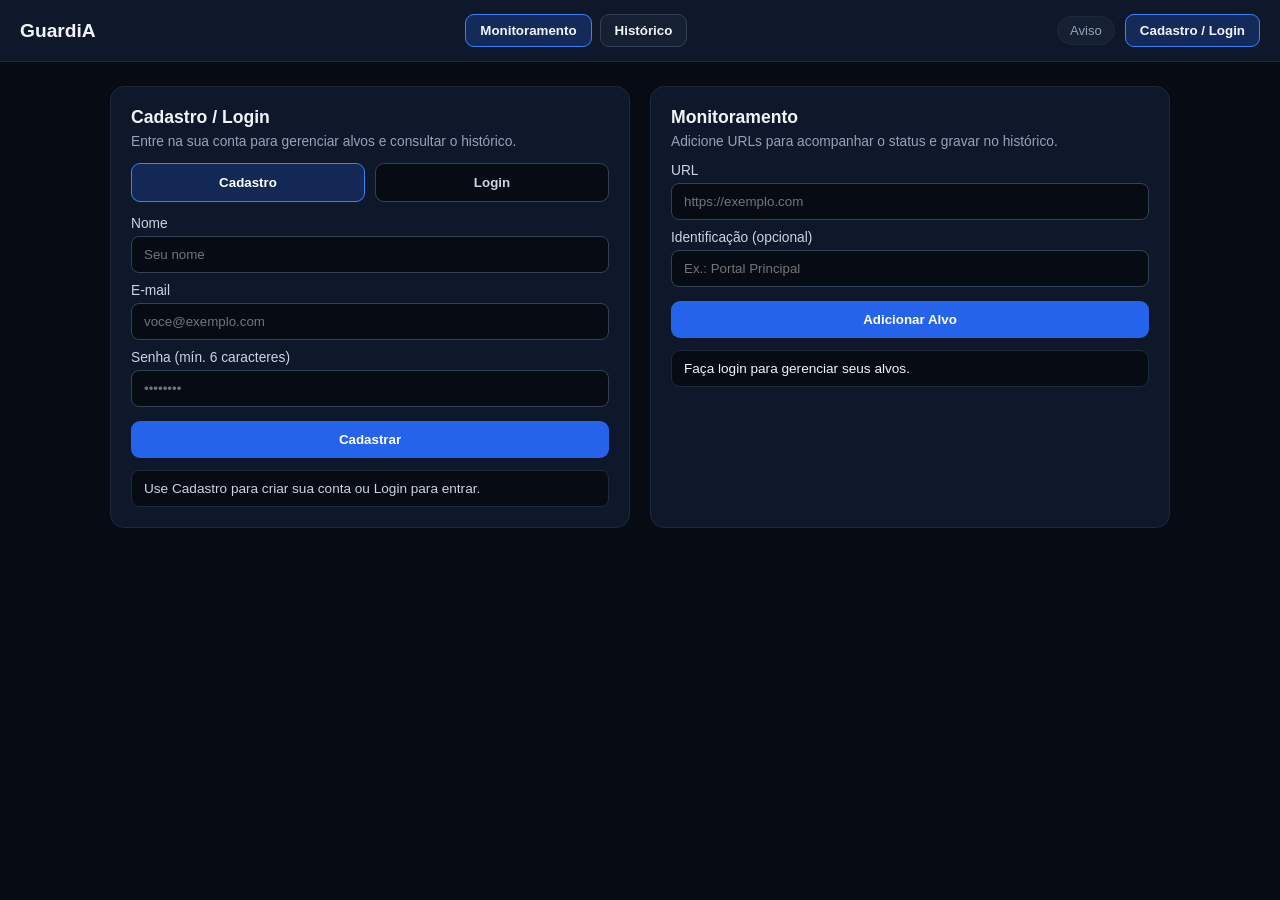
==== GuardiA.Web/wwwroot/index.html @ b7d0eddf "feat(web): consolida GuardiA.Web com auth, monitoramento, telemetria e build Docker" ====
﻿<!DOCTYPE html>
<html lang="pt-BR">
<head>
  <meta charset="UTF-8" />
  <meta name="viewport" content="width=device-width, initial-scale=1.0" />
  <title>GuardiA — Web</title>
  <style>
    * { box-sizing: border-box; }
    body { margin: 0; font-family: "Segoe UI", Arial, sans-serif; background: #070b14; color: #f1f5f9; min-height: 100vh; }
    header { background: #0f172a; border-bottom: 1px solid #1e293b; padding: 14px 20px; display: flex; justify-content: space-between; align-items: center; flex-wrap: wrap; gap: 12px; }
    .brand { font-weight: 800; font-size: 1.2rem; }
    .nav { display: flex; gap: 8px; }
    .nav button, .account-btn { padding: 8px 14px; border-radius: 9px; border: 1px solid #334155; background: #162033; color: #f1f5f9; font-weight: 600; cursor: pointer; }
    .nav button.active, .account-btn { border-color: #3b82f6; background: rgba(37, 99, 235, 0.25); }
    .pill { padding: 6px 12px; border-radius: 999px; background: #162033; border: 1px solid #1e293b; font-size: 0.82rem; color: #94a3b8; }
    main { max-width: 1100px; margin: 24px auto; padding: 0 20px 40px; }
    .grid { display: grid; grid-template-columns: repeat(auto-fit, minmax(340px, 1fr)); gap: 20px; }
    .card { background: #0f172a; border: 1px solid #1e293b; border-radius: 14px; padding: 20px; }
    h2 { margin: 0 0 6px; font-size: 1.1rem; }
    .muted { color: #94a3b8; font-size: 0.86rem; margin: 0 0 14px; }
    .choice-row { display: grid; grid-template-columns: 1fr 1fr; gap: 10px; margin-bottom: 14px; }
    .choice { padding: 11px; border-radius: 9px; border: 1px solid #334155; background: #070b14; color: #cbd5e1; font-weight: 700; cursor: pointer; }
    .choice.active { border-color: #3b82f6; background: rgba(37, 99, 235, 0.22); color: #fff; }
    label { display: block; margin-top: 10px; font-size: 0.86rem; color: #cbd5e1; }
    input { width: 100%; margin-top: 5px; padding: 10px 12px; border-radius: 8px; border: 1px solid #334155; background: #070b14; color: #fff; }
    button.primary { margin-top: 14px; width: 100%; padding: 11px; border: 0; border-radius: 9px; background: #2563eb; color: #fff; font-weight: 700; cursor: pointer; }
    .msg { margin-top: 12px; padding: 10px 12px; border-radius: 8px; background: #070b14; border: 1px solid #1e293b; font-size: 0.85rem; color: #cbd5e1; }
    .list { margin-top: 12px; display: flex; flex-direction: column; gap: 8px; max-height: 280px; overflow: auto; }
    .item { background: #070b14; border: 1px solid #1e293b; border-radius: 9px; padding: 10px 12px; font-size: 0.85rem; }
    .view { display: none; }
    .view.active { display: block; }
  </style>
</head>
<body>
  <header>
    <div class="brand">GuardiA</div>
    <div class="nav">
      <button id="tabMon" class="active" type="button" onclick="setView('mon')">Monitoramento</button>
      <button id="tabHist" type="button" onclick="setView('hist')">Histórico</button>
    </div>
    <div style="display:flex;align-items:center;gap:10px;flex-wrap:wrap;">
      <span id="healthBadge" class="pill">Verificando...</span>
      <button id="accBtn" class="account-btn" type="button" onclick="focusAuth('login')">Cadastro / Login</button>
    </div>
  </header>

  <main>
    <div id="viewMon" class="view active">
      <div class="grid">
        <section class="card">
          <h2>Cadastro / Login</h2>
          <p class="muted">Entre na sua conta para gerenciar alvos e consultar o histórico.</p>
          <div class="choice-row">
            <button id="btnReg" class="choice active" type="button" onclick="switchMode('register')">Cadastro</button>
            <button id="btnLog" class="choice" type="button" onclick="switchMode('login')">Login</button>
          </div>
          <form id="regForm">
            <label for="rName">Nome</label>
            <input id="rName" type="text" required placeholder="Seu nome" />
            <label for="rEmail">E-mail</label>
            <input id="rEmail" type="email" required placeholder="voce@exemplo.com" />
            <label for="rPass">Senha (mín. 6 caracteres)</label>
            <input id="rPass" type="password" minlength="6" required placeholder="••••••••" />
            <button class="primary" type="submit">Cadastrar</button>
          </form>
          <form id="logForm" style="display:none;">
            <label for="lEmail">E-mail</label>
            <input id="lEmail" type="email" required placeholder="voce@exemplo.com" />
            <label for="lPass">Senha</label>
            <input id="lPass" type="password" required placeholder="••••••••" />
            <button class="primary" type="submit">Entrar</button>
          </form>
          <div id="authMsg" class="msg">Use Cadastro para criar sua conta ou Login para entrar.</div>
        </section>

        <section class="card">
          <h2>Monitoramento</h2>
          <p class="muted">Adicione URLs para acompanhar o status e gravar no histórico.</p>
          <form id="monForm">
            <label for="mUrl">URL</label>
            <input id="mUrl" type="text" required placeholder="https://exemplo.com" />
            <label for="mLabel">Identificação (opcional)</label>
            <input id="mLabel" type="text" placeholder="Ex.: Portal Principal" />
            <button class="primary" type="submit">Adicionar Alvo</button>
          </form>
          <div id="monList" class="list"><div class="item">Faça login para gerenciar seus alvos.</div></div>
        </section>
      </div>
    </div>

    <div id="viewHist" class="view">
      <div class="grid">
        <section class="card">
          <h2>Histórico de Monitoramento</h2>
          <p class="muted">Alvos registrados na sua conta.</p>
          <div id="histMonitors" class="list"><div class="item">Faça login para ver o histórico.</div></div>
        </section>
        <section class="card">
          <h2>Histórico de Telemetria (Agente)</h2>
          <p class="muted">Dispositivos e métricas reportadas.</p>
          <div id="histDevices" class="list"><div class="item">Carregando...</div></div>
        </section>
      </div>
    </div>
  </main>

  <script>
    const SESSION_KEY = "guardia_session_key";
    const SESSION_EMAIL = "guardia_session_email";

    const getSessionKey = () => (localStorage.getItem(SESSION_KEY) || "").trim();
    const getSessionEmail = () => (localStorage.getItem(SESSION_EMAIL) || "").trim();

    function syncHeader() {
      const email = getSessionEmail();
      document.getElementById("accBtn").textContent = (getSessionKey() && email) ? email : "Cadastro / Login";
      if (email) document.getElementById("lEmail").value = email;
    }

    function setView(view) {
      const isMon = view === "mon";
      document.getElementById("tabMon").classList.toggle("active", isMon);
      document.getElementById("tabHist").classList.toggle("active", !isMon);
      document.getElementById("viewMon").classList.toggle("active", isMon);
      document.getElementById("viewHist").classList.toggle("active", !isMon);
      loadMonitors();
      loadDevices();
    }

    function switchMode(mode) {
      const reg = mode === "register";
      document.getElementById("btnReg").classList.toggle("active", reg);
      document.getElementById("btnLog").classList.toggle("active", !reg);
      document.getElementById("regForm").style.display = reg ? "block" : "none";
      document.getElementById("logForm").style.display = reg ? "none" : "block";
    }

    function focusAuth(mode) { setView("mon"); switchMode(mode); }

    fetch("/health", { cache: "no-store" })
      .then(r => { document.getElementById("healthBadge").textContent = r.ok ? "Online" : "Aviso"; })
      .catch(() => { document.getElementById("healthBadge").textContent = "Offline"; });

    document.getElementById("regForm").addEventListener("submit", async (e) => {
      e.preventDefault();
      const msg = document.getElementById("authMsg");
      const res = await fetch("/api/v1/auth/register", {
        method: "POST",
        headers: { "Content-Type": "application/json" },
        body: JSON.stringify({
          name: document.getElementById("rName").value.trim(),
          email: document.getElementById("rEmail").value.trim(),
          password: document.getElementById("rPass").value
        })
      });
      const data = await res.json().catch(() => ({}));
      if (res.ok && data.sessionKey) {
        localStorage.setItem(SESSION_KEY, data.sessionKey);
        localStorage.setItem(SESSION_EMAIL, data.email);
        syncHeader();
        msg.textContent = `Conta criada e conectada: ${data.email}.`;
        loadMonitors();
      } else {
        msg.textContent = data.error || "Não foi possível cadastrar.";
      }
    });

    document.getElementById("logForm").addEventListener("submit", async (e) => {
      e.preventDefault();
      const msg = document.getElementById("authMsg");
      const res = await fetch("/api/v1/auth/login", {
        method: "POST",
        headers: { "Content-Type": "application/json" },
        body: JSON.stringify({
          email: document.getElementById("lEmail").value.trim(),
          password: document.getElementById("lPass").value
        })
      });
      const data = await res.json().catch(() => ({}));
      if (res.ok && data.sessionKey) {
        localStorage.setItem(SESSION_KEY, data.sessionKey);
        localStorage.setItem(SESSION_EMAIL, data.email);
        document.getElementById("lPass").value = "";
        syncHeader();
        msg.textContent = `Login realizado: ${data.name} (${data.email}).`;
        loadMonitors();
      } else {
        msg.textContent = data.error || "E-mail ou senha inválidos.";
      }
    });

    document.getElementById("monForm").addEventListener("submit", async (e) => {
      e.preventDefault();
      const msg = document.getElementById("authMsg");
      const key = getSessionKey();
      if (!key) {
        msg.textContent = "Faça cadastro ou login primeiro para adicionar alvos.";
        return;
      }
      const res = await fetch("/api/v1/monitors", {
        method: "POST",
        headers: { "Content-Type": "application/json", "X-Session-Key": key },
        body: JSON.stringify({
          url: document.getElementById("mUrl").value.trim(),
          label: document.getElementById("mLabel").value.trim()
        })
      });
      if (res.ok) {
        document.getElementById("mUrl").value = "";
        document.getElementById("mLabel").value = "";
        loadMonitors();
      } else {
        msg.textContent = "Sessão inválida ou erro ao salvar alvo.";
      }
    });

    async function loadMonitors() {
      const monBox = document.getElementById("monList");
      const histBox = document.getElementById("histMonitors");
      const key = getSessionKey();
      if (!key) {
        monBox.innerHTML = `<div class="item">Faça login para gerenciar seus alvos.</div>`;
        histBox.innerHTML = `<div class="item">Faça login para ver o histórico.</div>`;
        return;
      }
      const res = await fetch("/api/v1/monitors", { headers: { "X-Session-Key": key }, cache: "no-store" });
      if (!res.ok) return;
      const items = await res.json();
      if (!items.length) {
        monBox.innerHTML = `<div class="item">Nenhum alvo cadastrado ainda.</div>`;
        histBox.innerHTML = `<div class="item">Nenhum registro no histórico ainda.</div>`;
        return;
      }
      monBox.innerHTML = items.map(i => `<div class="item"><strong>${i.url}</strong> — ${i.label} (${i.status})</div>`).join("");
      histBox.innerHTML = items.map(i => `<div class="item"><strong>${i.url}</strong> — ${i.label}<br><span style="color:#94a3b8;">Criado em ${new Date(i.createdAtUtc).toLocaleString("pt-BR")}</span></div>`).join("");
    }

    async function loadDevices() {
      const box = document.getElementById("histDevices");
      try {
        const res = await fetch("/api/v1/agent/devices", { cache: "no-store" });
        const list = await res.json();
        if (!Array.isArray(list) || !list.length) {
          box.innerHTML = `<div class="item">Nenhuma telemetria registrada ainda.</div>`;
          return;
        }
        box.innerHTML = list.map(d => `<div class="item"><strong>${d.machineName}</strong> (${d.clientId})<br><span style="color:#94a3b8;">CPU ${d.cpuLoadPercent}% • Memória ${d.memoryUsedPercent}% • TCP ${d.activeTcpConnectionsCount}</span></div>`).join("");
      } catch {
        box.innerHTML = `<div class="item">Erro ao carregar telemetria.</div>`;
      }
    }

    syncHeader();
    loadMonitors();
    loadDevices();
    setInterval(loadDevices, 5000);
  </script>
</body>
</html>
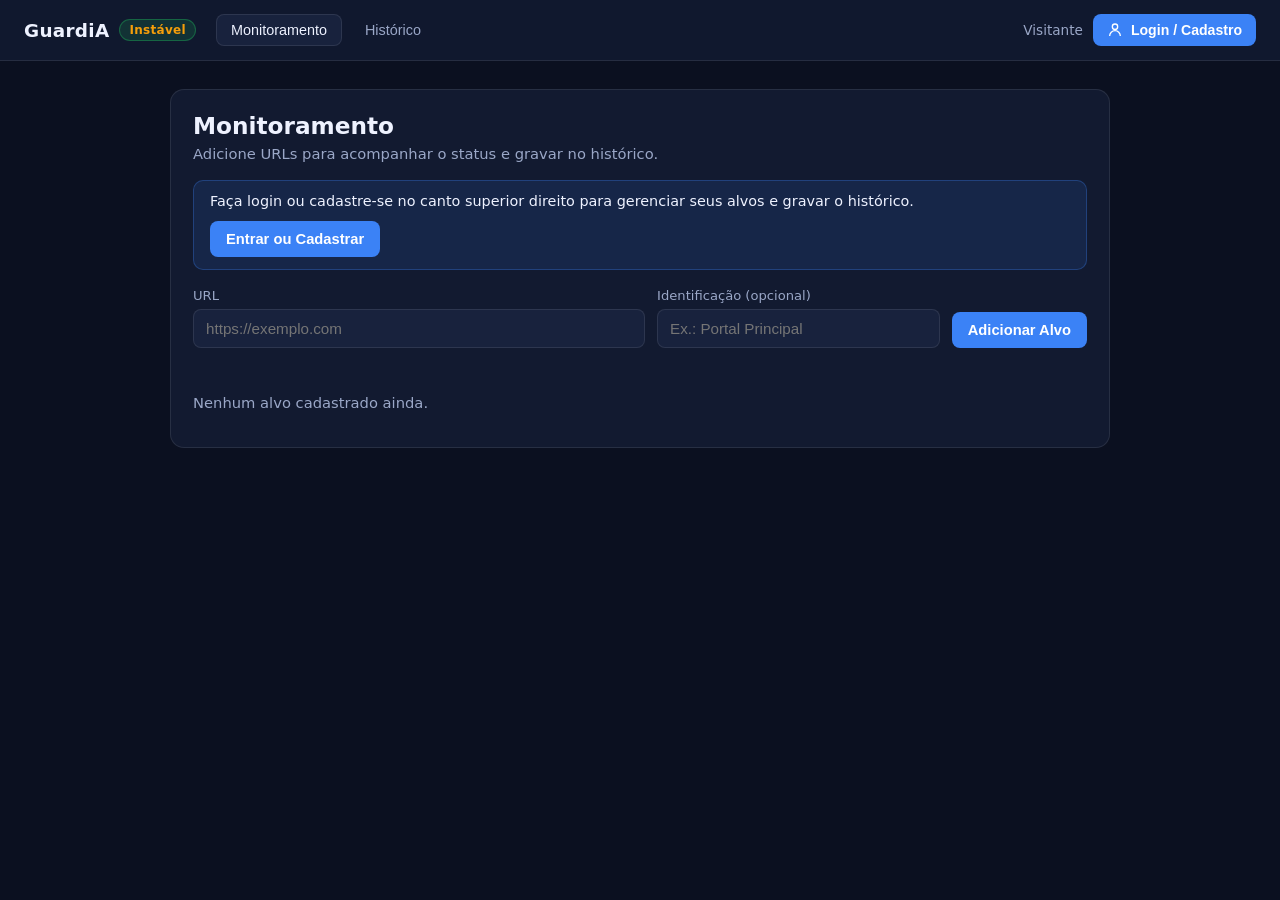
==== commit 1738f60a: "feat(web): consolida GuardiA.Web com auth, monitoramento, telemetria e build Docker" ====
--- a/GuardiA.Web/wwwroot/index.html
+++ b/GuardiA.Web/wwwroot/index.html
@@ -3,257 +3,722 @@
 <head>
   <meta charset="UTF-8" />
   <meta name="viewport" content="width=device-width, initial-scale=1.0" />
-  <title>GuardiA — Web</title>
+  <title>GuardiA — Monitoramento</title>
   <style>
-    * { box-sizing: border-box; }
-    body { margin: 0; font-family: "Segoe UI", Arial, sans-serif; background: #070b14; color: #f1f5f9; min-height: 100vh; }
-    header { background: #0f172a; border-bottom: 1px solid #1e293b; padding: 14px 20px; display: flex; justify-content: space-between; align-items: center; flex-wrap: wrap; gap: 12px; }
-    .brand { font-weight: 800; font-size: 1.2rem; }
-    .nav { display: flex; gap: 8px; }
-    .nav button, .account-btn { padding: 8px 14px; border-radius: 9px; border: 1px solid #334155; background: #162033; color: #f1f5f9; font-weight: 600; cursor: pointer; }
-    .nav button.active, .account-btn { border-color: #3b82f6; background: rgba(37, 99, 235, 0.25); }
-    .pill { padding: 6px 12px; border-radius: 999px; background: #162033; border: 1px solid #1e293b; font-size: 0.82rem; color: #94a3b8; }
-    main { max-width: 1100px; margin: 24px auto; padding: 0 20px 40px; }
-    .grid { display: grid; grid-template-columns: repeat(auto-fit, minmax(340px, 1fr)); gap: 20px; }
-    .card { background: #0f172a; border: 1px solid #1e293b; border-radius: 14px; padding: 20px; }
-    h2 { margin: 0 0 6px; font-size: 1.1rem; }
-    .muted { color: #94a3b8; font-size: 0.86rem; margin: 0 0 14px; }
-    .choice-row { display: grid; grid-template-columns: 1fr 1fr; gap: 10px; margin-bottom: 14px; }
-    .choice { padding: 11px; border-radius: 9px; border: 1px solid #334155; background: #070b14; color: #cbd5e1; font-weight: 700; cursor: pointer; }
-    .choice.active { border-color: #3b82f6; background: rgba(37, 99, 235, 0.22); color: #fff; }
-    label { display: block; margin-top: 10px; font-size: 0.86rem; color: #cbd5e1; }
-    input { width: 100%; margin-top: 5px; padding: 10px 12px; border-radius: 8px; border: 1px solid #334155; background: #070b14; color: #fff; }
-    button.primary { margin-top: 14px; width: 100%; padding: 11px; border: 0; border-radius: 9px; background: #2563eb; color: #fff; font-weight: 700; cursor: pointer; }
-    .msg { margin-top: 12px; padding: 10px 12px; border-radius: 8px; background: #070b14; border: 1px solid #1e293b; font-size: 0.85rem; color: #cbd5e1; }
-    .list { margin-top: 12px; display: flex; flex-direction: column; gap: 8px; max-height: 280px; overflow: auto; }
-    .item { background: #070b14; border: 1px solid #1e293b; border-radius: 9px; padding: 10px 12px; font-size: 0.85rem; }
-    .view { display: none; }
-    .view.active { display: block; }
+    :root {
+      --bg: #0b1020;
+      --panel: #121a30;
+      --panel-2: #18223d;
+      --text: #eef2ff;
+      --muted: #9aa7c7;
+      --accent: #3b82f6;
+      --accent-hover: #2563eb;
+      --ok: #22c55e;
+      --warn: #f59e0b;
+      --err: #ef4444;
+      --border: rgba(255, 255, 255, 0.09);
+    }
+
+    * { box-sizing: border-box; margin: 0; padding: 0; }
+
+    body {
+      font-family: system-ui, -apple-system, Segoe UI, Roboto, sans-serif;
+      background: var(--bg);
+      color: var(--text);
+      min-height: 100vh;
+    }
+
+    header {
+      display: flex;
+      align-items: center;
+      justify-content: space-between;
+      gap: 16px;
+      padding: 14px 24px;
+      background: rgba(18, 26, 48, 0.92);
+      border-bottom: 1px solid var(--border);
+      position: sticky;
+      top: 0;
+      z-index: 20;
+      backdrop-filter: blur(8px);
+    }
+
+    .brand-nav {
+      display: flex;
+      align-items: center;
+      gap: 20px;
+      flex-wrap: wrap;
+    }
+
+    .brand {
+      display: flex;
+      align-items: center;
+      gap: 10px;
+      font-weight: 700;
+      font-size: 1.15rem;
+      letter-spacing: 0.3px;
+    }
+
+    .status-pill {
+      font-size: 0.75rem;
+      padding: 3px 9px;
+      border-radius: 999px;
+      background: rgba(34, 197, 94, 0.15);
+      color: var(--ok);
+      border: 1px solid rgba(34, 197, 94, 0.35);
+    }
+
+    nav {
+      display: flex;
+      gap: 8px;
+    }
+
+    .nav-btn {
+      background: transparent;
+      color: var(--muted);
+      border: 1px solid transparent;
+      padding: 7px 14px;
+      border-radius: 8px;
+      cursor: pointer;
+      font-size: 0.9rem;
+      font-weight: 500;
+    }
+
+    .nav-btn:hover { color: var(--text); background: var(--panel-2); }
+    .nav-btn.active {
+      color: var(--text);
+      background: var(--panel-2);
+      border-color: var(--border);
+    }
+
+    .header-auth {
+      display: flex;
+      align-items: center;
+      gap: 10px;
+    }
+
+    .user-badge {
+      font-size: 0.85rem;
+      color: var(--muted);
+      max-width: 220px;
+      overflow: hidden;
+      text-overflow: ellipsis;
+      white-space: nowrap;
+    }
+
+    .auth-trigger {
+      display: inline-flex;
+      align-items: center;
+      gap: 8px;
+      background: var(--accent);
+      color: #fff;
+      border: none;
+      padding: 8px 14px;
+      border-radius: 8px;
+      font-size: 0.88rem;
+      font-weight: 600;
+      cursor: pointer;
+    }
+
+    .auth-trigger:hover { background: var(--accent-hover); }
+
+    .btn-ghost {
+      background: transparent;
+      color: var(--muted);
+      border: 1px solid var(--border);
+      padding: 7px 12px;
+      border-radius: 8px;
+      font-size: 0.85rem;
+      cursor: pointer;
+    }
+
+    .btn-ghost:hover { color: var(--text); background: var(--panel-2); }
+
+    main {
+      max-width: 980px;
+      margin: 28px auto;
+      padding: 0 20px 48px;
+    }
+
+    .card {
+      background: var(--panel);
+      border: 1px solid var(--border);
+      border-radius: 14px;
+      padding: 22px;
+      margin-bottom: 20px;
+    }
+
+    h1 { font-size: 1.45rem; margin-bottom: 6px; }
+    .subtitle { color: var(--muted); font-size: 0.92rem; margin-bottom: 18px; }
+
+    .auth-notice {
+      display: flex;
+      align-items: center;
+      justify-content: space-between;
+      gap: 12px;
+      flex-wrap: wrap;
+      padding: 12px 16px;
+      border-radius: 10px;
+      background: rgba(59, 130, 246, 0.12);
+      border: 1px solid rgba(59, 130, 246, 0.3);
+      margin-bottom: 18px;
+      font-size: 0.9rem;
+    }
+
+    .form-grid {
+      display: grid;
+      grid-template-columns: 1.6fr 1fr auto;
+      gap: 12px;
+      align-items: end;
+    }
+
+    @media (max-width: 720px) {
+      .form-grid { grid-template-columns: 1fr; }
+      .user-badge { display: none; }
+    }
+
+    label {
+      display: block;
+      font-size: 0.82rem;
+      color: var(--muted);
+      margin-bottom: 6px;
+    }
+
+    input {
+      width: 100%;
+      padding: 10px 12px;
+      border-radius: 8px;
+      border: 1px solid var(--border);
+      background: var(--panel-2);
+      color: var(--text);
+      font-size: 0.95rem;
+    }
+
+    input:focus {
+      outline: 2px solid rgba(59, 130, 246, 0.5);
+      border-color: var(--accent);
+    }
+
+    .btn-primary {
+      background: var(--accent);
+      color: #fff;
+      border: none;
+      padding: 10px 16px;
+      border-radius: 8px;
+      font-weight: 600;
+      font-size: 0.92rem;
+      cursor: pointer;
+      white-space: nowrap;
+    }
+
+    .btn-primary:hover { background: var(--accent-hover); }
+
+    .list-empty {
+      color: var(--muted);
+      font-size: 0.92rem;
+      padding: 14px 0;
+    }
+
+    .monitor-item {
+      display: flex;
+      align-items: center;
+      justify-content: space-between;
+      gap: 12px;
+      padding: 14px;
+      border-radius: 10px;
+      background: var(--panel-2);
+      border: 1px solid var(--border);
+      margin-top: 10px;
+      flex-wrap: wrap;
+    }
+
+    .monitor-meta { display: flex; flex-direction: column; gap: 4px; }
+    .monitor-title { font-weight: 600; }
+    .monitor-url { font-size: 0.85rem; color: var(--muted); word-break: break-all; }
+
+    .badge-ok { color: var(--ok); font-size: 0.82rem; font-weight: 600; }
+    .badge-warn { color: var(--warn); font-size: 0.82rem; font-weight: 600; }
+
+    .actions-row { display: flex; gap: 8px; }
+
+    .feedback {
+      margin-top: 12px;
+      font-size: 0.88rem;
+      min-height: 20px;
+    }
+
+    .feedback.ok { color: var(--ok); }
+    .feedback.err { color: var(--err); }
+
+    /* Modal de Cadastro / Login */
+    .modal-backdrop {
+      position: fixed;
+      inset: 0;
+      background: rgba(5, 8, 18, 0.72);
+      display: none;
+      align-items: center;
+      justify-content: center;
+      padding: 16px;
+      z-index: 50;
+    }
+
+    .modal-backdrop.open { display: flex; }
+
+    .modal {
+      width: 100%;
+      max-width: 420px;
+      background: var(--panel);
+      border: 1px solid var(--border);
+      border-radius: 14px;
+      padding: 22px;
+      box-shadow: 0 20px 50px rgba(0, 0, 0, 0.5);
+    }
+
+    .modal-head {
+      display: flex;
+      align-items: center;
+      justify-content: space-between;
+      margin-bottom: 14px;
+    }
+
+    .tabs {
+      display: flex;
+      gap: 8px;
+      margin-bottom: 16px;
+    }
+
+    .tab-btn {
+      flex: 1;
+      padding: 8px;
+      border-radius: 8px;
+      border: 1px solid var(--border);
+      background: var(--panel-2);
+      color: var(--muted);
+      cursor: pointer;
+      font-weight: 600;
+    }
+
+    .tab-btn.active {
+      background: var(--accent);
+      color: #fff;
+      border-color: var(--accent);
+    }
+
+    .field { margin-bottom: 12px; }
+    .hidden { display: none; }
   </style>
 </head>
 <body>
   <header>
-    <div class="brand">GuardiA</div>
-    <div class="nav">
-      <button id="tabMon" class="active" type="button" onclick="setView('mon')">Monitoramento</button>
-      <button id="tabHist" type="button" onclick="setView('hist')">Histórico</button>
+    <div class="brand-nav">
+      <div class="brand">
+        <span>GuardiA</span>
+        <span id="apiStatus" class="status-pill">Online</span>
+      </div>
+      <nav>
+        <button id="tabMonitor" class="nav-btn active" type="button" onclick="showSection('monitor')">Monitoramento</button>
+        <button id="tabHistory" class="nav-btn" type="button" onclick="showSection('history')">Histórico</button>
+      </nav>
     </div>
-    <div style="display:flex;align-items:center;gap:10px;flex-wrap:wrap;">
-      <span id="healthBadge" class="pill">Verificando...</span>
-      <button id="accBtn" class="account-btn" type="button" onclick="focusAuth('login')">Cadastro / Login</button>
+
+    <div class="header-auth">
+      <span id="userBadge" class="user-badge">Visitante</span>
+      <button id="openAuthBtn" class="auth-trigger" type="button" onclick="openAuthModal('login')" title="Cadastro / Login">
+        <svg width="16" height="16" viewBox="0 0 24 24" fill="none" stroke="currentColor" stroke-width="2">
+          <path d="M20 21a8 8 0 0 0-16 0"></path>
+          <circle cx="12" cy="7" r="4"></circle>
+        </svg>
+        <span id="authBtnLabel">Login / Cadastro</span>
+      </button>
+      <button id="logoutBtn" class="btn-ghost hidden" type="button" onclick="logout()">Sair</button>
     </div>
   </header>
 
   <main>
-    <div id="viewMon" class="view active">
-      <div class="grid">
-        <section class="card">
-          <h2>Cadastro / Login</h2>
-          <p class="muted">Entre na sua conta para gerenciar alvos e consultar o histórico.</p>
-          <div class="choice-row">
-            <button id="btnReg" class="choice active" type="button" onclick="switchMode('register')">Cadastro</button>
-            <button id="btnLog" class="choice" type="button" onclick="switchMode('login')">Login</button>
+    <section id="sectionMonitor" class="card">
+      <h1>Monitoramento</h1>
+      <p class="subtitle">Adicione URLs para acompanhar o status e gravar no histórico.</p>
+
+      <div id="authPromptBanner" class="auth-notice">
+        <span>Faça login ou cadastre-se no canto superior direito para gerenciar seus alvos e gravar o histórico.</span>
+        <button class="btn-primary" type="button" onclick="openAuthModal('login')">Entrar ou Cadastrar</button>
+      </div>
+
+      <form class="form-grid" onsubmit="handleAddMonitor(event)">
+        <div>
+          <label for="monitorUrl">URL</label>
+          <input id="monitorUrl" type="url" placeholder="https://exemplo.com" required />
+        </div>
+        <div>
+          <label for="monitorLabel">Identificação (opcional)</label>
+          <input id="monitorLabel" type="text" placeholder="Ex.: Portal Principal" />
+        </div>
+        <button class="btn-primary" type="submit">Adicionar Alvo</button>
+      </form>
+
+      <div id="monitorFeedback" class="feedback"></div>
+
+      <div id="monitorsList">
+        <p class="list-empty">Nenhum alvo cadastrado ainda.</p>
+      </div>
+    </section>
+
+    <section id="sectionHistory" class="card hidden">
+      <h1>Histórico</h1>
+      <p class="subtitle">Registros de verificação e eventos do monitoramento.</p>
+      <div id="historyList">
+        <p class="list-empty">Faça login para consultar o histórico da sua conta.</p>
+      </div>
+    </section>
+  </main>
+
+  <!-- Modal Cadastro / Login -->
+  <div id="authModal" class="modal-backdrop" onclick="onBackdropClick(event)">
+    <div class="modal">
+      <div class="modal-head">
+        <h2 style="font-size:1.15rem;">Conta GuardiA</h2>
+        <button class="btn-ghost" type="button" onclick="closeAuthModal()">✕</button>
+      </div>
+
+      <div class="tabs">
+        <button id="subTabLogin" class="tab-btn active" type="button" onclick="switchAuthTab('login')">Login</button>
+        <button id="subTabRegister" class="tab-btn" type="button" onclick="switchAuthTab('register')">Cadastro</button>
+      </div>
+
+      <form id="loginForm" onsubmit="handleLogin(event)">
+        <div class="field">
+          <label for="loginEmail">E-mail</label>
+          <input id="loginEmail" type="email" placeholder="seu@email.com" required />
+        </div>
+        <div class="field">
+          <label for="loginPassword">Senha</label>
+          <input id="loginPassword" type="password" placeholder="••••••••" required />
+        </div>
+        <button class="btn-primary" style="width:100%;" type="submit">Entrar</button>
+      </form>
+
+      <form id="registerForm" class="hidden" onsubmit="handleRegister(event)">
+        <div class="field">
+          <label for="regName">Nome</label>
+          <input id="regName" type="text" placeholder="Seu nome" required />
+        </div>
+        <div class="field">
+          <label for="regEmail">E-mail</label>
+          <input id="regEmail" type="email" placeholder="seu@email.com" required />
+        </div>
+        <div class="field">
+          <label for="regPassword">Senha</label>
+          <input id="regPassword" type="password" minlength="6" placeholder="Mínimo 6 caracteres" required />
+        </div>
+        <button class="btn-primary" style="width:100%;" type="submit">Criar Conta</button>
+      </form>
+
+      <div id="authFeedback" class="feedback"></div>
+    </div>
+  </div>
+
+  <script>
+    const state = {
+      sessionKey: localStorage.getItem("guardia_session_key") || "",
+      user: JSON.parse(localStorage.getItem("guardia_user") || "null"),
+      monitors: [],
+      history: []
+    };
+
+    function authHeaders() {
+      const h = { "Content-Type": "application/json" };
+      if (state.sessionKey) h["X-Session-Key"] = state.sessionKey;
+      return h;
+    }
+
+    function renderAuthUi() {
+      const isLogged = Boolean(state.sessionKey && state.user);
+      document.getElementById("userBadge").textContent = isLogged
+        ? `${state.user.name || state.user.email}`
+        : "Visitante";
+      document.getElementById("authBtnLabel").textContent = isLogged ? "Minha Conta" : "Login / Cadastro";
+      document.getElementById("logoutBtn").classList.toggle("hidden", !isLogged);
+      document.getElementById("authPromptBanner").classList.toggle("hidden", isLogged);
+    }
+
+    function showSection(name) {
+      const isMonitor = name === "monitor";
+      document.getElementById("sectionMonitor").classList.toggle("hidden", !isMonitor);
+      document.getElementById("sectionHistory").classList.toggle("hidden", isMonitor);
+      document.getElementById("tabMonitor").classList.toggle("active", isMonitor);
+      document.getElementById("tabHistory").classList.toggle("active", !isMonitor);
+
+      if (!isMonitor && state.sessionKey) {
+        loadHistory();
+      }
+    }
+
+    function openAuthModal(tab = "login") {
+      document.getElementById("authFeedback").textContent = "";
+      document.getElementById("authFeedback").className = "feedback";
+      switchAuthTab(tab);
+      document.getElementById("authModal").classList.add("open");
+    }
+
+    function closeAuthModal() {
+      document.getElementById("authModal").classList.remove("open");
+    }
+
+    function onBackdropClick(e) {
+      if (e.target.id === "authModal") closeAuthModal();
+    }
+
+    function switchAuthTab(tab) {
+      const isLogin = tab === "login";
+      document.getElementById("subTabLogin").classList.toggle("active", isLogin);
+      document.getElementById("subTabRegister").classList.toggle("active", !isLogin);
+      document.getElementById("loginForm").classList.toggle("hidden", !isLogin);
+      document.getElementById("registerForm").classList.toggle("hidden", isLogin);
+    }
+
+    async function handleLogin(e) {
+      e.preventDefault();
+      const fb = document.getElementById("authFeedback");
+      fb.textContent = "Entrando...";
+      fb.className = "feedback";
+
+      try {
+        const res = await fetch("/api/v1/auth/login", {
+          method: "POST",
+          headers: { "Content-Type": "application/json" },
+          body: JSON.stringify({
+            email: document.getElementById("loginEmail").value.trim(),
+            password: document.getElementById("loginPassword").value
+          })
+        });
+        const data = await res.json();
+        if (!res.ok) throw new Error(data.message || data.error || "Falha no login.");
+
+        state.sessionKey = data.sessionKey || data.token || "";
+        state.user = data.user || { email: document.getElementById("loginEmail").value.trim() };
+        localStorage.setItem("guardia_session_key", state.sessionKey);
+        localStorage.setItem("guardia_user", JSON.stringify(state.user));
+
+        renderAuthUi();
+        closeAuthModal();
+        await loadMonitors();
+        await loadHistory();
+      } catch (err) {
+        fb.textContent = err.message;
+        fb.className = "feedback err";
+      }
+    }
+
+    async function handleRegister(e) {
+      e.preventDefault();
+      const fb = document.getElementById("authFeedback");
+      fb.textContent = "Cadastrando...";
+      fb.className = "feedback";
+
+      try {
+        const res = await fetch("/api/v1/auth/register", {
+          method: "POST",
+          headers: { "Content-Type": "application/json" },
+          body: JSON.stringify({
+            name: document.getElementById("regName").value.trim(),
+            email: document.getElementById("regEmail").value.trim(),
+            password: document.getElementById("regPassword").value
+          })
+        });
+        const data = await res.json();
+        if (!res.ok) throw new Error(data.message || data.error || "Falha no cadastro.");
+
+        fb.textContent = "Cadastro concluído! Agora faça login.";
+        fb.className = "feedback ok";
+        switchAuthTab("login");
+        document.getElementById("loginEmail").value = document.getElementById("regEmail").value.trim();
+      } catch (err) {
+        fb.textContent = err.message;
+        fb.className = "feedback err";
+      }
+    }
+
+    function logout() {
+      state.sessionKey = "";
+      state.user = null;
+      state.monitors = [];
+      state.history = [];
+      localStorage.removeItem("guardia_session_key");
+      localStorage.removeItem("guardia_user");
+      renderAuthUi();
+      renderMonitors();
+      document.getElementById("historyList").innerHTML = '<p class="list-empty">Faça login para consultar o histórico da sua conta.</p>';
+    }
+
+    function renderMonitors() {
+      const container = document.getElementById("monitorsList");
+      if (!state.monitors.length) {
+        container.innerHTML = '<p class="list-empty">Nenhum alvo cadastrado ainda.</p>';
+        return;
+      }
+
+      container.innerHTML = state.monitors.map(m => `
+        <div class="monitor-item">
+          <div class="monitor-meta">
+            <span class="monitor-title">${escapeHtml(m.label || m.name || "Alvo")}</span>
+            <span class="monitor-url">${escapeHtml(m.url || "")}</span>
           </div>
-          <form id="regForm">
-            <label for="rName">Nome</label>
-            <input id="rName" type="text" required placeholder="Seu nome" />
-            <label for="rEmail">E-mail</label>
-            <input id="rEmail" type="email" required placeholder="voce@exemplo.com" />
-            <label for="rPass">Senha (mín. 6 caracteres)</label>
-            <input id="rPass" type="password" minlength="6" required placeholder="••••••••" />
-            <button class="primary" type="submit">Cadastrar</button>
-          </form>
-          <form id="logForm" style="display:none;">
-            <label for="lEmail">E-mail</label>
-            <input id="lEmail" type="email" required placeholder="voce@exemplo.com" />
-            <label for="lPass">Senha</label>
-            <input id="lPass" type="password" required placeholder="••••••••" />
-            <button class="primary" type="submit">Entrar</button>
-          </form>
-          <div id="authMsg" class="msg">Use Cadastro para criar sua conta ou Login para entrar.</div>
-        </section>
-
-        <section class="card">
-          <h2>Monitoramento</h2>
-          <p class="muted">Adicione URLs para acompanhar o status e gravar no histórico.</p>
-          <form id="monForm">
-            <label for="mUrl">URL</label>
-            <input id="mUrl" type="text" required placeholder="https://exemplo.com" />
-            <label for="mLabel">Identificação (opcional)</label>
-            <input id="mLabel" type="text" placeholder="Ex.: Portal Principal" />
-            <button class="primary" type="submit">Adicionar Alvo</button>
-          </form>
-          <div id="monList" class="list"><div class="item">Faça login para gerenciar seus alvos.</div></div>
-        </section>
-      </div>
-    </div>
-
-    <div id="viewHist" class="view">
-      <div class="grid">
-        <section class="card">
-          <h2>Histórico de Monitoramento</h2>
-          <p class="muted">Alvos registrados na sua conta.</p>
-          <div id="histMonitors" class="list"><div class="item">Faça login para ver o histórico.</div></div>
-        </section>
-        <section class="card">
-          <h2>Histórico de Telemetria (Agente)</h2>
-          <p class="muted">Dispositivos e métricas reportadas.</p>
-          <div id="histDevices" class="list"><div class="item">Carregando...</div></div>
-        </section>
-      </div>
-    </div>
-  </main>
-
-  <script>
-    const SESSION_KEY = "guardia_session_key";
-    const SESSION_EMAIL = "guardia_session_email";
-
-    const getSessionKey = () => (localStorage.getItem(SESSION_KEY) || "").trim();
-    const getSessionEmail = () => (localStorage.getItem(SESSION_EMAIL) || "").trim();
-
-    function syncHeader() {
-      const email = getSessionEmail();
-      document.getElementById("accBtn").textContent = (getSessionKey() && email) ? email : "Cadastro / Login";
-      if (email) document.getElementById("lEmail").value = email;
-    }
-
-    function setView(view) {
-      const isMon = view === "mon";
-      document.getElementById("tabMon").classList.toggle("active", isMon);
-      document.getElementById("tabHist").classList.toggle("active", !isMon);
-      document.getElementById("viewMon").classList.toggle("active", isMon);
-      document.getElementById("viewHist").classList.toggle("active", !isMon);
-      loadMonitors();
-      loadDevices();
-    }
-
-    function switchMode(mode) {
-      const reg = mode === "register";
-      document.getElementById("btnReg").classList.toggle("active", reg);
-      document.getElementById("btnLog").classList.toggle("active", !reg);
-      document.getElementById("regForm").style.display = reg ? "block" : "none";
-      document.getElementById("logForm").style.display = reg ? "none" : "block";
-    }
-
-    function focusAuth(mode) { setView("mon"); switchMode(mode); }
-
-    fetch("/health", { cache: "no-store" })
-      .then(r => { document.getElementById("healthBadge").textContent = r.ok ? "Online" : "Aviso"; })
-      .catch(() => { document.getElementById("healthBadge").textContent = "Offline"; });
-
-    document.getElementById("regForm").addEventListener("submit", async (e) => {
-      e.preventDefault();
-      const msg = document.getElementById("authMsg");
-      const res = await fetch("/api/v1/auth/register", {
-        method: "POST",
-        headers: { "Content-Type": "application/json" },
-        body: JSON.stringify({
-          name: document.getElementById("rName").value.trim(),
-          email: document.getElementById("rEmail").value.trim(),
-          password: document.getElementById("rPass").value
-        })
-      });
-      const data = await res.json().catch(() => ({}));
-      if (res.ok && data.sessionKey) {
-        localStorage.setItem(SESSION_KEY, data.sessionKey);
-        localStorage.setItem(SESSION_EMAIL, data.email);
-        syncHeader();
-        msg.textContent = `Conta criada e conectada: ${data.email}.`;
-        loadMonitors();
-      } else {
-        msg.textContent = data.error || "Não foi possível cadastrar.";
-      }
-    });
-
-    document.getElementById("logForm").addEventListener("submit", async (e) => {
-      e.preventDefault();
-      const msg = document.getElementById("authMsg");
-      const res = await fetch("/api/v1/auth/login", {
-        method: "POST",
-        headers: { "Content-Type": "application/json" },
-        body: JSON.stringify({
-          email: document.getElementById("lEmail").value.trim(),
-          password: document.getElementById("lPass").value
-        })
-      });
-      const data = await res.json().catch(() => ({}));
-      if (res.ok && data.sessionKey) {
-        localStorage.setItem(SESSION_KEY, data.sessionKey);
-        localStorage.setItem(SESSION_EMAIL, data.email);
-        document.getElementById("lPass").value = "";
-        syncHeader();
-        msg.textContent = `Login realizado: ${data.name} (${data.email}).`;
-        loadMonitors();
-      } else {
-        msg.textContent = data.error || "E-mail ou senha inválidos.";
-      }
-    });
-
-    document.getElementById("monForm").addEventListener("submit", async (e) => {
-      e.preventDefault();
-      const msg = document.getElementById("authMsg");
-      const key = getSessionKey();
-      if (!key) {
-        msg.textContent = "Faça cadastro ou login primeiro para adicionar alvos.";
+          <div class="actions-row">
+            <span class="${m.lastStatus === "Online" || m.status === "Online" ? "badge-ok" : "badge-warn"}">
+              ${escapeHtml(m.lastStatus || m.status || "Pendente")}
+            </span>
+            <button class="btn-ghost" type="button" onclick="checkMonitor('${escapeAttr(m.id || "")}')">Verificar</button>
+            <button class="btn-ghost" type="button" onclick="deleteMonitor('${escapeAttr(m.id || "")}')">Remover</button>
+          </div>
+        </div>
+      `).join("");
+    }
+
+    async function loadMonitors() {
+      if (!state.sessionKey) {
+        state.monitors = [];
+        renderMonitors();
         return;
       }
-      const res = await fetch("/api/v1/monitors", {
-        method: "POST",
-        headers: { "Content-Type": "application/json", "X-Session-Key": key },
-        body: JSON.stringify({
-          url: document.getElementById("mUrl").value.trim(),
-          label: document.getElementById("mLabel").value.trim()
-        })
-      });
-      if (res.ok) {
-        document.getElementById("mUrl").value = "";
-        document.getElementById("mLabel").value = "";
-        loadMonitors();
-      } else {
-        msg.textContent = "Sessão inválida ou erro ao salvar alvo.";
-      }
-    });
-
-    async function loadMonitors() {
-      const monBox = document.getElementById("monList");
-      const histBox = document.getElementById("histMonitors");
-      const key = getSessionKey();
-      if (!key) {
-        monBox.innerHTML = `<div class="item">Faça login para gerenciar seus alvos.</div>`;
-        histBox.innerHTML = `<div class="item">Faça login para ver o histórico.</div>`;
-        return;
-      }
-      const res = await fetch("/api/v1/monitors", { headers: { "X-Session-Key": key }, cache: "no-store" });
-      if (!res.ok) return;
-      const items = await res.json();
-      if (!items.length) {
-        monBox.innerHTML = `<div class="item">Nenhum alvo cadastrado ainda.</div>`;
-        histBox.innerHTML = `<div class="item">Nenhum registro no histórico ainda.</div>`;
-        return;
-      }
-      monBox.innerHTML = items.map(i => `<div class="item"><strong>${i.url}</strong> — ${i.label} (${i.status})</div>`).join("");
-      histBox.innerHTML = items.map(i => `<div class="item"><strong>${i.url}</strong> — ${i.label}<br><span style="color:#94a3b8;">Criado em ${new Date(i.createdAtUtc).toLocaleString("pt-BR")}</span></div>`).join("");
-    }
-
-    async function loadDevices() {
-      const box = document.getElementById("histDevices");
       try {
-        const res = await fetch("/api/v1/agent/devices", { cache: "no-store" });
-        const list = await res.json();
-        if (!Array.isArray(list) || !list.length) {
-          box.innerHTML = `<div class="item">Nenhuma telemetria registrada ainda.</div>`;
+        const res = await fetch("/api/v1/monitors", { headers: authHeaders() });
+        if (res.status === 401) {
+          logout();
           return;
         }
-        box.innerHTML = list.map(d => `<div class="item"><strong>${d.machineName}</strong> (${d.clientId})<br><span style="color:#94a3b8;">CPU ${d.cpuLoadPercent}% • Memória ${d.memoryUsedPercent}% • TCP ${d.activeTcpConnectionsCount}</span></div>`).join("");
+        if (res.ok) {
+          const data = await res.json();
+          state.monitors = Array.isArray(data) ? data : (data.items || data.monitors || []);
+          renderMonitors();
+        }
       } catch {
-        box.innerHTML = `<div class="item">Erro ao carregar telemetria.</div>`;
-      }
-    }
-
-    syncHeader();
-    loadMonitors();
-    loadDevices();
-    setInterval(loadDevices, 5000);
+        // mantém estado atual em caso de falha transitória
+      }
+    }
+
+    async function handleAddMonitor(e) {
+      e.preventDefault();
+      const fb = document.getElementById("monitorFeedback");
+
+      if (!state.sessionKey) {
+        fb.textContent = "Entre na sua conta para adicionar e monitorar alvos.";
+        fb.className = "feedback err";
+        openAuthModal("login");
+        return;
+      }
+
+      fb.textContent = "Adicionando alvo...";
+      fb.className = "feedback";
+
+      try {
+        const res = await fetch("/api/v1/monitors", {
+          method: "POST",
+          headers: authHeaders(),
+          body: JSON.stringify({
+            url: document.getElementById("monitorUrl").value.trim(),
+            label: document.getElementById("monitorLabel").value.trim() || null
+          })
+        });
+        const data = await res.json().catch(() => ({}));
+        if (!res.ok) throw new Error(data.message || data.error || "Não foi possível adicionar o alvo.");
+
+        document.getElementById("monitorUrl").value = "";
+        document.getElementById("monitorLabel").value = "";
+        fb.textContent = "Alvo adicionado com sucesso.";
+        fb.className = "feedback ok";
+        await loadMonitors();
+        await loadHistory();
+      } catch (err) {
+        fb.textContent = err.message;
+        fb.className = "feedback err";
+      }
+    }
+
+    async function checkMonitor(id) {
+      if (!state.sessionKey || !id) return;
+      await fetch(`/api/v1/monitors/${encodeURIComponent(id)}/check`, {
+        method: "POST",
+        headers: authHeaders()
+      }).catch(() => {});
+      await loadMonitors();
+      await loadHistory();
+    }
+
+    async function deleteMonitor(id) {
+      if (!state.sessionKey || !id) return;
+      await fetch(`/api/v1/monitors/${encodeURIComponent(id)}`, {
+        method: "DELETE",
+        headers: authHeaders()
+      }).catch(() => {});
+      await loadMonitors();
+    }
+
+    async function loadHistory() {
+      const container = document.getElementById("historyList");
+      if (!state.sessionKey) {
+        container.innerHTML = '<p class="list-empty">Faça login para consultar o histórico da sua conta.</p>';
+        return;
+      }
+
+      try {
+        const res = await fetch("/api/v1/monitors/history", { headers: authHeaders() });
+        if (!res.ok) {
+          container.innerHTML = '<p class="list-empty">Nenhum histórico disponível no momento.</p>';
+          return;
+        }
+        const data = await res.json();
+        const items = Array.isArray(data) ? data : (data.items || data.history || []);
+        if (!items.length) {
+          container.innerHTML = '<p class="list-empty">Nenhum registro no histórico ainda.</p>';
+          return;
+        }
+        container.innerHTML = items.map(h => `
+          <div class="monitor-item">
+            <div class="monitor-meta">
+              <span class="monitor-title">${escapeHtml(h.label || h.url || "Verificação")}</span>
+              <span class="monitor-url">${escapeHtml(h.url || "")} — ${escapeHtml(h.status || "")}</span>
+            </div>
+            <span class="monitor-url">${escapeHtml(h.checkedAt || h.timestamp || "")}</span>
+          </div>
+        `).join("");
+      } catch {
+        container.innerHTML = '<p class="list-empty">Não foi possível carregar o histórico.</p>';
+      }
+    }
+
+    async function checkHealth() {
+      const pill = document.getElementById("apiStatus");
+      try {
+        const res = await fetch("/health");
+        if (res.ok) {
+          pill.textContent = "Online";
+          pill.style.color = "var(--ok)";
+        } else {
+          pill.textContent = "Instável";
+          pill.style.color = "var(--warn)";
+        }
+      } catch {
+        pill.textContent = "Offline";
+        pill.style.color = "var(--err)";
+      }
+    }
+
+    function escapeHtml(str) {
+      return String(str)
+        .replace(/&/g, "&amp;")
+        .replace(/</g, "&lt;")
+        .replace(/>/g, "&gt;")
+        .replace(/"/g, "&quot;");
+    }
+
+    function escapeAttr(str) {
+      return escapeHtml(str).replace(/'/g, "&#39;");
+    }
+
+    renderAuthUi();
+    checkHealth();
+    if (state.sessionKey) {
+      loadMonitors();
+    }
   </script>
 </body>
 </html>
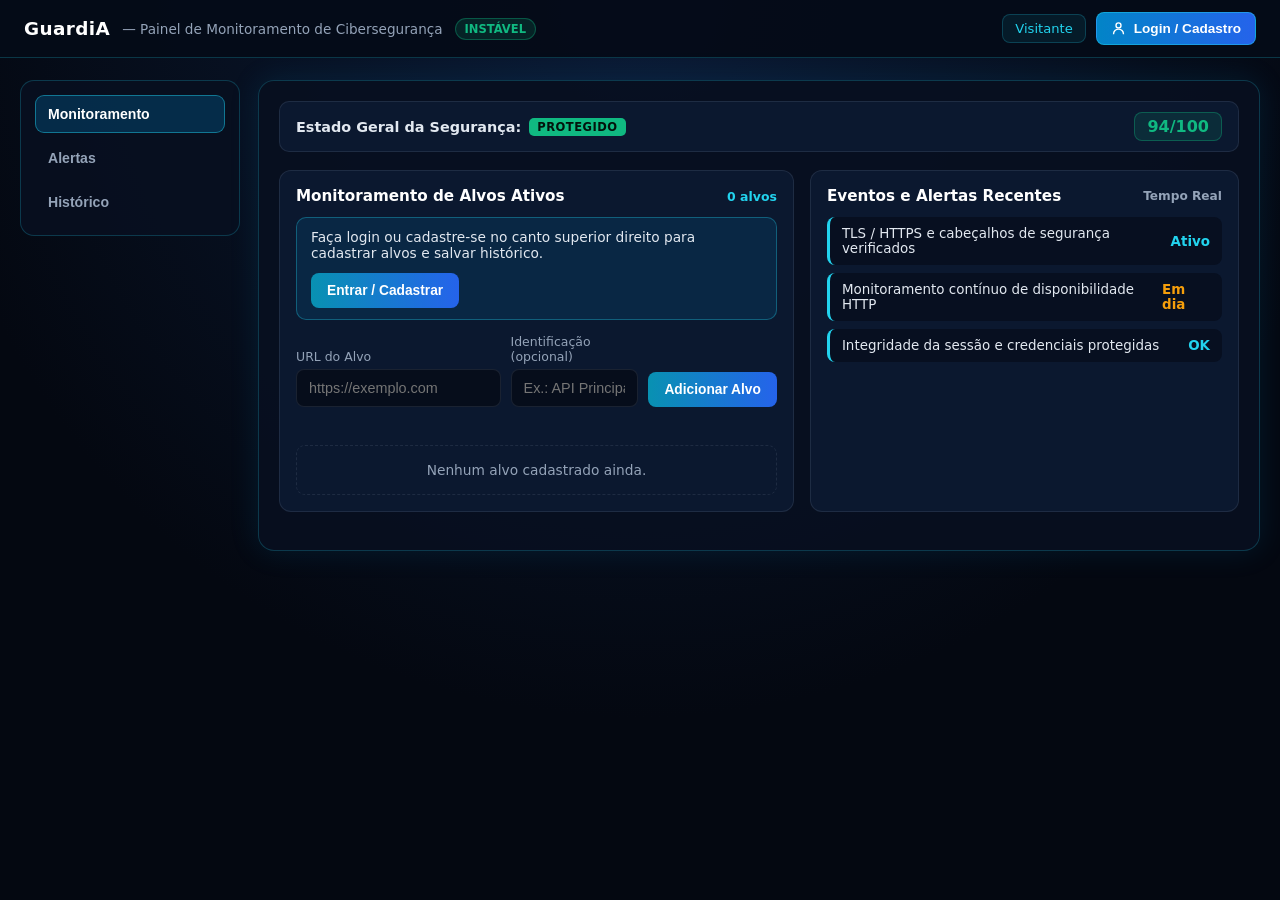
==== commit fcc5843f: "style(web): aplica visual SOC GuardiA com monitoramento inicial e login no topo" ====
--- a/GuardiA.Web/wwwroot/index.html
+++ b/GuardiA.Web/wwwroot/index.html
@@ -3,304 +3,439 @@
 <head>
   <meta charset="UTF-8" />
   <meta name="viewport" content="width=device-width, initial-scale=1.0" />
-  <title>GuardiA — Monitoramento</title>
+  <title>GuardiA — Painel de Monitoramento de Cibersegurança</title>
   <style>
     :root {
-      --bg: #0b1020;
-      --panel: #121a30;
-      --panel-2: #18223d;
-      --text: #eef2ff;
-      --muted: #9aa7c7;
-      --accent: #3b82f6;
-      --accent-hover: #2563eb;
-      --ok: #22c55e;
+      --bg: #040811;
+      --bg-grad: radial-gradient(circle at 50% 0%, #0b1b36 0%, #040811 65%);
+      --panel: rgba(8, 16, 32, 0.92);
+      --panel-2: rgba(13, 25, 49, 0.92);
+      --cyan: #22d3ee;
+      --blue: #3b82f6;
+      --ok: #10b981;
       --warn: #f59e0b;
       --err: #ef4444;
-      --border: rgba(255, 255, 255, 0.09);
+      --text: #e2e8f0;
+      --muted: #94a3b8;
+      --border: rgba(34, 211, 238, 0.22);
+      --border-soft: rgba(148, 163, 184, 0.14);
     }
 
     * { box-sizing: border-box; margin: 0; padding: 0; }
 
     body {
-      font-family: system-ui, -apple-system, Segoe UI, Roboto, sans-serif;
-      background: var(--bg);
+      font-family: "Segoe UI", system-ui, -apple-system, Roboto, sans-serif;
+      background: var(--bg-grad);
+      background-color: var(--bg);
       color: var(--text);
       min-height: 100vh;
     }
 
-    header {
+    .topbar {
       display: flex;
       align-items: center;
       justify-content: space-between;
       gap: 16px;
-      padding: 14px 24px;
-      background: rgba(18, 26, 48, 0.92);
+      padding: 12px 24px;
+      background: rgba(5, 11, 24, 0.95);
       border-bottom: 1px solid var(--border);
       position: sticky;
       top: 0;
-      z-index: 20;
-      backdrop-filter: blur(8px);
-    }
-
-    .brand-nav {
-      display: flex;
-      align-items: center;
-      gap: 20px;
+      z-index: 30;
+    }
+
+    .brand-area {
+      display: flex;
+      align-items: center;
+      gap: 12px;
       flex-wrap: wrap;
     }
 
-    .brand {
-      display: flex;
-      align-items: center;
-      gap: 10px;
+    .brand-title {
+      font-size: 1.15rem;
+      font-weight: 800;
+      letter-spacing: 0.4px;
+      color: #fff;
+    }
+
+    .brand-sub {
+      font-size: 0.85rem;
+      color: var(--muted);
+    }
+
+    .pill-online {
+      font-size: 0.72rem;
       font-weight: 700;
-      font-size: 1.15rem;
-      letter-spacing: 0.3px;
-    }
-
-    .status-pill {
-      font-size: 0.75rem;
+      text-transform: uppercase;
       padding: 3px 9px;
       border-radius: 999px;
-      background: rgba(34, 197, 94, 0.15);
       color: var(--ok);
-      border: 1px solid rgba(34, 197, 94, 0.35);
-    }
-
-    nav {
-      display: flex;
+      background: rgba(16, 185, 129, 0.14);
+      border: 1px solid rgba(16, 185, 129, 0.35);
+    }
+
+    .top-auth {
+      display: flex;
+      align-items: center;
+      gap: 10px;
+    }
+
+    .user-chip {
+      font-size: 0.82rem;
+      color: var(--cyan);
+      background: rgba(34, 211, 238, 0.08);
+      border: 1px solid var(--border);
+      padding: 6px 12px;
+      border-radius: 8px;
+      max-width: 210px;
+      overflow: hidden;
+      text-overflow: ellipsis;
+      white-space: nowrap;
+    }
+
+    .btn-auth {
+      display: inline-flex;
+      align-items: center;
       gap: 8px;
-    }
-
-    .nav-btn {
+      background: linear-gradient(90deg, #0284c7, #2563eb);
+      color: #fff;
+      border: 1px solid rgba(34, 211, 238, 0.45);
+      padding: 8px 14px;
+      border-radius: 8px;
+      font-size: 0.85rem;
+      font-weight: 700;
+      cursor: pointer;
+    }
+
+    .btn-auth:hover { filter: brightness(1.1); }
+
+    .btn-outline {
+      background: var(--panel-2);
+      color: var(--text);
+      border: 1px solid var(--border-soft);
+      padding: 7px 12px;
+      border-radius: 8px;
+      font-size: 0.82rem;
+      font-weight: 600;
+      cursor: pointer;
+    }
+
+    .btn-outline:hover {
+      border-color: var(--cyan);
+      color: var(--cyan);
+    }
+
+    .shell {
+      max-width: 1280px;
+      margin: 22px auto;
+      padding: 0 20px 48px;
+      display: grid;
+      grid-template-columns: 220px 1fr;
+      gap: 18px;
+    }
+
+    @media (max-width: 900px) {
+      .shell { grid-template-columns: 1fr; }
+      .sidebar { flex-direction: row; overflow-x: auto; }
+      .brand-sub, .user-chip { display: none; }
+    }
+
+    .sidebar {
+      background: var(--panel);
+      border: 1px solid var(--border);
+      border-radius: 14px;
+      padding: 14px;
+      display: flex;
+      flex-direction: column;
+      gap: 6px;
+      height: fit-content;
+    }
+
+    .side-btn {
+      width: 100%;
+      text-align: left;
       background: transparent;
       color: var(--muted);
       border: 1px solid transparent;
-      padding: 7px 14px;
-      border-radius: 8px;
-      cursor: pointer;
-      font-size: 0.9rem;
-      font-weight: 500;
-    }
-
-    .nav-btn:hover { color: var(--text); background: var(--panel-2); }
-    .nav-btn.active {
-      color: var(--text);
-      background: var(--panel-2);
-      border-color: var(--border);
-    }
-
-    .header-auth {
-      display: flex;
-      align-items: center;
-      gap: 10px;
-    }
-
-    .user-badge {
-      font-size: 0.85rem;
-      color: var(--muted);
-      max-width: 220px;
-      overflow: hidden;
-      text-overflow: ellipsis;
-      white-space: nowrap;
-    }
-
-    .auth-trigger {
-      display: inline-flex;
-      align-items: center;
-      gap: 8px;
-      background: var(--accent);
-      color: #fff;
-      border: none;
-      padding: 8px 14px;
-      border-radius: 8px;
+      padding: 10px 12px;
+      border-radius: 9px;
       font-size: 0.88rem;
       font-weight: 600;
       cursor: pointer;
-    }
-
-    .auth-trigger:hover { background: var(--accent-hover); }
-
-    .btn-ghost {
-      background: transparent;
+      white-space: nowrap;
+    }
+
+    .side-btn:hover {
+      color: #fff;
+      background: rgba(34, 211, 238, 0.08);
+    }
+
+    .side-btn.active {
+      color: #fff;
+      background: rgba(2, 132, 199, 0.25);
+      border-color: rgba(34, 211, 238, 0.45);
+    }
+
+    .soc-frame {
+      background: var(--panel);
+      border: 1px solid var(--border);
+      border-radius: 16px;
+      padding: 20px;
+      box-shadow: 0 0 30px rgba(2, 132, 199, 0.14);
+    }
+
+    .status-strip {
+      display: flex;
+      align-items: center;
+      justify-content: space-between;
+      gap: 12px;
+      flex-wrap: wrap;
+      background: var(--panel-2);
+      border: 1px solid var(--border-soft);
+      border-radius: 10px;
+      padding: 10px 16px;
+      margin-bottom: 18px;
+    }
+
+    .state-label {
+      font-size: 0.9rem;
+      font-weight: 700;
+      display: flex;
+      align-items: center;
+      gap: 8px;
+    }
+
+    .state-badge {
+      background: var(--ok);
+      color: #03130c;
+      font-size: 0.72rem;
+      font-weight: 800;
+      padding: 2px 8px;
+      border-radius: 5px;
+      letter-spacing: 0.5px;
+    }
+
+    .score-box {
+      font-size: 1rem;
+      font-weight: 800;
+      color: var(--ok);
+      background: rgba(16, 185, 129, 0.12);
+      border: 1px solid rgba(16, 185, 129, 0.35);
+      padding: 4px 12px;
+      border-radius: 8px;
+    }
+
+    .grid-2 {
+      display: grid;
+      grid-template-columns: 1.2fr 1fr;
+      gap: 16px;
+      margin-bottom: 18px;
+    }
+
+    @media (max-width: 820px) {
+      .grid-2 { grid-template-columns: 1fr; }
+    }
+
+    .box {
+      background: var(--panel-2);
+      border: 1px solid var(--border-soft);
+      border-radius: 12px;
+      padding: 16px;
+    }
+
+    .box-title {
+      font-size: 0.95rem;
+      font-weight: 700;
+      color: #fff;
+      margin-bottom: 12px;
+      display: flex;
+      align-items: center;
+      justify-content: space-between;
+    }
+
+    .notice-bar {
+      display: flex;
+      align-items: center;
+      justify-content: space-between;
+      gap: 12px;
+      flex-wrap: wrap;
+      background: rgba(2, 132, 199, 0.14);
+      border: 1px solid rgba(34, 211, 238, 0.32);
+      border-radius: 10px;
+      padding: 11px 14px;
+      margin-bottom: 14px;
+      font-size: 0.86rem;
+    }
+
+    .add-form {
+      display: grid;
+      grid-template-columns: 1.6fr 1fr auto;
+      gap: 10px;
+      align-items: end;
+    }
+
+    @media (max-width: 700px) {
+      .add-form { grid-template-columns: 1fr; }
+    }
+
+    label {
+      display: block;
+      font-size: 0.78rem;
       color: var(--muted);
-      border: 1px solid var(--border);
-      padding: 7px 12px;
+      margin-bottom: 5px;
+    }
+
+    input {
+      width: 100%;
+      padding: 10px 12px;
       border-radius: 8px;
-      font-size: 0.85rem;
+      border: 1px solid var(--border-soft);
+      background: #060d1b;
+      color: var(--text);
+      font-size: 0.9rem;
+    }
+
+    input:focus {
+      outline: none;
+      border-color: var(--cyan);
+    }
+
+    .btn-cyan {
+      background: linear-gradient(90deg, #0891b2, #2563eb);
+      color: #fff;
+      border: none;
+      padding: 10px 16px;
+      border-radius: 8px;
+      font-size: 0.86rem;
+      font-weight: 700;
       cursor: pointer;
-    }
-
-    .btn-ghost:hover { color: var(--text); background: var(--panel-2); }
-
-    main {
-      max-width: 980px;
-      margin: 28px auto;
-      padding: 0 20px 48px;
-    }
-
-    .card {
+      white-space: nowrap;
+    }
+
+    .btn-cyan:hover { filter: brightness(1.12); }
+
+    .target-row {
+      display: flex;
+      align-items: center;
+      justify-content: space-between;
+      gap: 12px;
+      flex-wrap: wrap;
+      padding: 12px 14px;
+      border-radius: 9px;
+      background: rgba(6, 13, 27, 0.85);
+      border: 1px solid var(--border-soft);
+      margin-top: 10px;
+    }
+
+    .target-info { display: flex; flex-direction: column; gap: 3px; }
+    .target-name { font-weight: 700; font-size: 0.92rem; }
+    .target-url { font-size: 0.8rem; color: var(--muted); word-break: break-all; }
+
+    .tag-ok {
+      color: var(--ok);
+      font-size: 0.78rem;
+      font-weight: 700;
+      padding: 3px 9px;
+      border-radius: 999px;
+      background: rgba(16, 185, 129, 0.14);
+      border: 1px solid rgba(16, 185, 129, 0.35);
+    }
+
+    .tag-warn {
+      color: var(--warn);
+      font-size: 0.78rem;
+      font-weight: 700;
+      padding: 3px 9px;
+      border-radius: 999px;
+      background: rgba(245, 158, 11, 0.14);
+      border: 1px solid rgba(245, 158, 11, 0.35);
+    }
+
+    .empty-msg {
+      color: var(--muted);
+      font-size: 0.86rem;
+      padding: 16px;
+      text-align: center;
+      border: 1px dashed var(--border-soft);
+      border-radius: 9px;
+      margin-top: 10px;
+    }
+
+    .alert-item {
+      display: flex;
+      align-items: center;
+      justify-content: space-between;
+      gap: 10px;
+      padding: 9px 12px;
+      border-radius: 8px;
+      background: rgba(6, 13, 27, 0.75);
+      border-left: 3px solid var(--cyan);
+      margin-top: 8px;
+      font-size: 0.84rem;
+    }
+
+    .sev-high { color: var(--err); font-weight: 700; }
+    .sev-med { color: var(--warn); font-weight: 700; }
+    .sev-low { color: var(--cyan); font-weight: 700; }
+
+    .feedback { margin-top: 10px; font-size: 0.84rem; min-height: 18px; }
+    .feedback.ok { color: var(--ok); }
+    .feedback.err { color: var(--err); }
+
+    /* Modal Login / Cadastro */
+    .modal-bg {
+      position: fixed;
+      inset: 0;
+      background: rgba(2, 6, 15, 0.8);
+      display: none;
+      align-items: center;
+      justify-content: center;
+      padding: 16px;
+      z-index: 60;
+    }
+
+    .modal-bg.open { display: flex; }
+
+    .modal-card {
+      width: 100%;
+      max-width: 410px;
       background: var(--panel);
       border: 1px solid var(--border);
       border-radius: 14px;
       padding: 22px;
-      margin-bottom: 20px;
-    }
-
-    h1 { font-size: 1.45rem; margin-bottom: 6px; }
-    .subtitle { color: var(--muted); font-size: 0.92rem; margin-bottom: 18px; }
-
-    .auth-notice {
-      display: flex;
-      align-items: center;
-      justify-content: space-between;
-      gap: 12px;
-      flex-wrap: wrap;
-      padding: 12px 16px;
-      border-radius: 10px;
-      background: rgba(59, 130, 246, 0.12);
-      border: 1px solid rgba(59, 130, 246, 0.3);
-      margin-bottom: 18px;
-      font-size: 0.9rem;
-    }
-
-    .form-grid {
-      display: grid;
-      grid-template-columns: 1.6fr 1fr auto;
-      gap: 12px;
-      align-items: end;
-    }
-
-    @media (max-width: 720px) {
-      .form-grid { grid-template-columns: 1fr; }
-      .user-badge { display: none; }
-    }
-
-    label {
-      display: block;
-      font-size: 0.82rem;
-      color: var(--muted);
-      margin-bottom: 6px;
-    }
-
-    input {
-      width: 100%;
-      padding: 10px 12px;
-      border-radius: 8px;
-      border: 1px solid var(--border);
-      background: var(--panel-2);
-      color: var(--text);
-      font-size: 0.95rem;
-    }
-
-    input:focus {
-      outline: 2px solid rgba(59, 130, 246, 0.5);
-      border-color: var(--accent);
-    }
-
-    .btn-primary {
-      background: var(--accent);
-      color: #fff;
-      border: none;
-      padding: 10px 16px;
-      border-radius: 8px;
-      font-weight: 600;
-      font-size: 0.92rem;
-      cursor: pointer;
-      white-space: nowrap;
-    }
-
-    .btn-primary:hover { background: var(--accent-hover); }
-
-    .list-empty {
-      color: var(--muted);
-      font-size: 0.92rem;
-      padding: 14px 0;
-    }
-
-    .monitor-item {
-      display: flex;
-      align-items: center;
-      justify-content: space-between;
-      gap: 12px;
-      padding: 14px;
-      border-radius: 10px;
-      background: var(--panel-2);
-      border: 1px solid var(--border);
-      margin-top: 10px;
-      flex-wrap: wrap;
-    }
-
-    .monitor-meta { display: flex; flex-direction: column; gap: 4px; }
-    .monitor-title { font-weight: 600; }
-    .monitor-url { font-size: 0.85rem; color: var(--muted); word-break: break-all; }
-
-    .badge-ok { color: var(--ok); font-size: 0.82rem; font-weight: 600; }
-    .badge-warn { color: var(--warn); font-size: 0.82rem; font-weight: 600; }
-
-    .actions-row { display: flex; gap: 8px; }
-
-    .feedback {
-      margin-top: 12px;
-      font-size: 0.88rem;
-      min-height: 20px;
-    }
-
-    .feedback.ok { color: var(--ok); }
-    .feedback.err { color: var(--err); }
-
-    /* Modal de Cadastro / Login */
-    .modal-backdrop {
-      position: fixed;
-      inset: 0;
-      background: rgba(5, 8, 18, 0.72);
-      display: none;
-      align-items: center;
-      justify-content: center;
-      padding: 16px;
-      z-index: 50;
-    }
-
-    .modal-backdrop.open { display: flex; }
-
-    .modal {
-      width: 100%;
-      max-width: 420px;
-      background: var(--panel);
-      border: 1px solid var(--border);
-      border-radius: 14px;
-      padding: 22px;
-      box-shadow: 0 20px 50px rgba(0, 0, 0, 0.5);
-    }
-
-    .modal-head {
+      box-shadow: 0 0 36px rgba(34, 211, 238, 0.18);
+    }
+
+    .modal-top {
       display: flex;
       align-items: center;
       justify-content: space-between;
       margin-bottom: 14px;
     }
 
-    .tabs {
-      display: flex;
-      gap: 8px;
-      margin-bottom: 16px;
-    }
-
-    .tab-btn {
+    .auth-tabs {
+      display: flex;
+      gap: 6px;
+      margin-bottom: 14px;
+      background: var(--panel-2);
+      padding: 4px;
+      border-radius: 9px;
+    }
+
+    .auth-tab {
       flex: 1;
       padding: 8px;
-      border-radius: 8px;
-      border: 1px solid var(--border);
-      background: var(--panel-2);
+      border: none;
+      border-radius: 7px;
+      background: transparent;
       color: var(--muted);
+      font-weight: 700;
       cursor: pointer;
-      font-weight: 600;
-    }
-
-    .tab-btn.active {
-      background: var(--accent);
+    }
+
+    .auth-tab.active {
+      background: #0284c7;
       color: #fff;
-      border-color: var(--accent);
     }
 
     .field { margin-bottom: 12px; }
@@ -308,95 +443,148 @@
   </style>
 </head>
 <body>
-  <header>
-    <div class="brand-nav">
-      <div class="brand">
-        <span>GuardiA</span>
-        <span id="apiStatus" class="status-pill">Online</span>
-      </div>
-      <nav>
-        <button id="tabMonitor" class="nav-btn active" type="button" onclick="showSection('monitor')">Monitoramento</button>
-        <button id="tabHistory" class="nav-btn" type="button" onclick="showSection('history')">Histórico</button>
-      </nav>
+  <header class="topbar">
+    <div class="brand-area">
+      <span class="brand-title">GuardiA</span>
+      <span class="brand-sub">— Painel de Monitoramento de Cibersegurança</span>
+      <span id="apiPill" class="pill-online">Online</span>
     </div>
 
-    <div class="header-auth">
-      <span id="userBadge" class="user-badge">Visitante</span>
-      <button id="openAuthBtn" class="auth-trigger" type="button" onclick="openAuthModal('login')" title="Cadastro / Login">
-        <svg width="16" height="16" viewBox="0 0 24 24" fill="none" stroke="currentColor" stroke-width="2">
+    <div class="top-auth">
+      <span id="userChip" class="user-chip">Visitante</span>
+      <button id="authOpenBtn" class="btn-auth" type="button" onclick="openAuth('login')">
+        <svg width="15" height="15" viewBox="0 0 24 24" fill="none" stroke="currentColor" stroke-width="2.2">
           <path d="M20 21a8 8 0 0 0-16 0"></path>
           <circle cx="12" cy="7" r="4"></circle>
         </svg>
-        <span id="authBtnLabel">Login / Cadastro</span>
+        <span id="authBtnText">Login / Cadastro</span>
       </button>
-      <button id="logoutBtn" class="btn-ghost hidden" type="button" onclick="logout()">Sair</button>
+      <button id="logoutBtn" class="btn-outline hidden" type="button" onclick="logout()">Sair</button>
     </div>
   </header>
 
-  <main>
-    <section id="sectionMonitor" class="card">
-      <h1>Monitoramento</h1>
-      <p class="subtitle">Adicione URLs para acompanhar o status e gravar no histórico.</p>
-
-      <div id="authPromptBanner" class="auth-notice">
-        <span>Faça login ou cadastre-se no canto superior direito para gerenciar seus alvos e gravar o histórico.</span>
-        <button class="btn-primary" type="button" onclick="openAuthModal('login')">Entrar ou Cadastrar</button>
+  <div class="shell">
+    <aside class="sidebar">
+      <button id="navMonitor" class="side-btn active" type="button" onclick="switchView('monitor')">Monitoramento</button>
+      <button id="navAlerts" class="side-btn" type="button" onclick="switchView('alerts')">Alertas</button>
+      <button id="navHistory" class="side-btn" type="button" onclick="switchView('history')">Histórico</button>
+    </aside>
+
+    <main class="soc-frame">
+      <div class="status-strip">
+        <div class="state-label">
+          <span>Estado Geral da Segurança:</span>
+          <span class="state-badge">PROTEGIDO</span>
+        </div>
+        <div id="scoreDisplay" class="score-box">94/100</div>
       </div>
 
-      <form class="form-grid" onsubmit="handleAddMonitor(event)">
-        <div>
-          <label for="monitorUrl">URL</label>
-          <input id="monitorUrl" type="url" placeholder="https://exemplo.com" required />
+      <!-- Tela Principal: Monitoramento -->
+      <section id="viewMonitor">
+        <div class="grid-2">
+          <div class="box">
+            <div class="box-title">
+              <span>Monitoramento de Alvos Ativos</span>
+              <span id="targetCount" style="font-size:0.78rem;color:var(--cyan);">0 alvos</span>
+            </div>
+
+            <div id="loginNotice" class="notice-bar">
+              <span>Faça login ou cadastre-se no canto superior direito para cadastrar alvos e salvar histórico.</span>
+              <button class="btn-cyan" type="button" onclick="openAuth('login')">Entrar / Cadastrar</button>
+            </div>
+
+            <form class="add-form" onsubmit="addTarget(event)">
+              <div>
+                <label for="targetUrl">URL do Alvo</label>
+                <input id="targetUrl" type="url" placeholder="https://exemplo.com" required />
+              </div>
+              <div>
+                <label for="targetLabel">Identificação (opcional)</label>
+                <input id="targetLabel" type="text" placeholder="Ex.: API Principal" />
+              </div>
+              <button class="btn-cyan" type="submit">Adicionar Alvo</button>
+            </form>
+
+            <div id="targetFeedback" class="feedback"></div>
+            <div id="targetsContainer">
+              <p class="empty-msg">Nenhum alvo cadastrado ainda.</p>
+            </div>
+          </div>
+
+          <div class="box">
+            <div class="box-title">
+              <span>Eventos e Alertas Recentes</span>
+              <span style="font-size:0.76rem;color:var(--muted);">Tempo Real</span>
+            </div>
+            <div class="alert-item">
+              <span>TLS / HTTPS e cabeçalhos de segurança verificados</span>
+              <span class="sev-low">Ativo</span>
+            </div>
+            <div class="alert-item">
+              <span>Monitoramento contínuo de disponibilidade HTTP</span>
+              <span class="sev-med">Em dia</span>
+            </div>
+            <div class="alert-item">
+              <span>Integridade da sessão e credenciais protegidas</span>
+              <span class="sev-low">OK</span>
+            </div>
+          </div>
         </div>
-        <div>
-          <label for="monitorLabel">Identificação (opcional)</label>
-          <input id="monitorLabel" type="text" placeholder="Ex.: Portal Principal" />
+      </section>
+
+      <!-- Aba Alertas -->
+      <section id="viewAlerts" class="hidden">
+        <div class="box">
+          <div class="box-title"><span>Alertas de Segurança</span></div>
+          <div class="alert-item">
+            <span>Verificação de endpoints críticos e certificados ativa</span>
+            <span class="sev-low">Baixo</span>
+          </div>
+          <div class="alert-item">
+            <span>Adicione URLs na aba Monitoramento para acompanhar respostas HTTP</span>
+            <span class="sev-med">Info</span>
+          </div>
         </div>
-        <button class="btn-primary" type="submit">Adicionar Alvo</button>
-      </form>
-
-      <div id="monitorFeedback" class="feedback"></div>
-
-      <div id="monitorsList">
-        <p class="list-empty">Nenhum alvo cadastrado ainda.</p>
+      </section>
+
+      <!-- Aba Histórico -->
+      <section id="viewHistory" class="hidden">
+        <div class="box">
+          <div class="box-title"><span>Histórico de Verificações</span></div>
+          <div id="historyContainer">
+            <p class="empty-msg">Faça login para consultar o histórico da sua conta.</p>
+          </div>
+        </div>
+      </section>
+    </main>
+  </div>
+
+  <!-- Modal Cadastro / Login -->
+  <div id="authModal" class="modal-bg" onclick="backdropClose(event)">
+    <div class="modal-card">
+      <div class="modal-top">
+        <h2 style="font-size:1.05rem;">Acesso à Conta GuardiA</h2>
+        <button class="btn-outline" type="button" onclick="closeAuth()">✕</button>
       </div>
-    </section>
-
-    <section id="sectionHistory" class="card hidden">
-      <h1>Histórico</h1>
-      <p class="subtitle">Registros de verificação e eventos do monitoramento.</p>
-      <div id="historyList">
-        <p class="list-empty">Faça login para consultar o histórico da sua conta.</p>
+
+      <div class="auth-tabs">
+        <button id="tabLogin" class="auth-tab active" type="button" onclick="setAuthTab('login')">Login</button>
+        <button id="tabRegister" class="auth-tab" type="button" onclick="setAuthTab('register')">Cadastro</button>
       </div>
-    </section>
-  </main>
-
-  <!-- Modal Cadastro / Login -->
-  <div id="authModal" class="modal-backdrop" onclick="onBackdropClick(event)">
-    <div class="modal">
-      <div class="modal-head">
-        <h2 style="font-size:1.15rem;">Conta GuardiA</h2>
-        <button class="btn-ghost" type="button" onclick="closeAuthModal()">✕</button>
-      </div>
-
-      <div class="tabs">
-        <button id="subTabLogin" class="tab-btn active" type="button" onclick="switchAuthTab('login')">Login</button>
-        <button id="subTabRegister" class="tab-btn" type="button" onclick="switchAuthTab('register')">Cadastro</button>
-      </div>
-
-      <form id="loginForm" onsubmit="handleLogin(event)">
+
+      <form id="formLogin" onsubmit="doLogin(event)">
         <div class="field">
           <label for="loginEmail">E-mail</label>
           <input id="loginEmail" type="email" placeholder="seu@email.com" required />
         </div>
         <div class="field">
-          <label for="loginPassword">Senha</label>
-          <input id="loginPassword" type="password" placeholder="••••••••" required />
+          <label for="loginPass">Senha</label>
+          <input id="loginPass" type="password" placeholder="••••••••" required />
         </div>
-        <button class="btn-primary" style="width:100%;" type="submit">Entrar</button>
+        <button class="btn-cyan" style="width:100%;" type="submit">Entrar</button>
       </form>
 
-      <form id="registerForm" class="hidden" onsubmit="handleRegister(event)">
+      <form id="formRegister" class="hidden" onsubmit="doRegister(event)">
         <div class="field">
           <label for="regName">Nome</label>
           <input id="regName" type="text" placeholder="Seu nome" required />
@@ -406,10 +594,10 @@
           <input id="regEmail" type="email" placeholder="seu@email.com" required />
         </div>
         <div class="field">
-          <label for="regPassword">Senha</label>
-          <input id="regPassword" type="password" minlength="6" placeholder="Mínimo 6 caracteres" required />
+          <label for="regPass">Senha</label>
+          <input id="regPass" type="password" minlength="6" placeholder="Mínimo 6 caracteres" required />
         </div>
-        <button class="btn-primary" style="width:100%;" type="submit">Criar Conta</button>
+        <button class="btn-cyan" style="width:100%;" type="submit">Cadastrar</button>
       </form>
 
       <div id="authFeedback" class="feedback"></div>
@@ -420,87 +608,84 @@
     const state = {
       sessionKey: localStorage.getItem("guardia_session_key") || "",
       user: JSON.parse(localStorage.getItem("guardia_user") || "null"),
-      monitors: [],
-      history: []
+      targets: []
     };
 
-    function authHeaders() {
+    function headers() {
       const h = { "Content-Type": "application/json" };
       if (state.sessionKey) h["X-Session-Key"] = state.sessionKey;
       return h;
     }
 
-    function renderAuthUi() {
-      const isLogged = Boolean(state.sessionKey && state.user);
-      document.getElementById("userBadge").textContent = isLogged
-        ? `${state.user.name || state.user.email}`
-        : "Visitante";
-      document.getElementById("authBtnLabel").textContent = isLogged ? "Minha Conta" : "Login / Cadastro";
-      document.getElementById("logoutBtn").classList.toggle("hidden", !isLogged);
-      document.getElementById("authPromptBanner").classList.toggle("hidden", isLogged);
-    }
-
-    function showSection(name) {
-      const isMonitor = name === "monitor";
-      document.getElementById("sectionMonitor").classList.toggle("hidden", !isMonitor);
-      document.getElementById("sectionHistory").classList.toggle("hidden", isMonitor);
-      document.getElementById("tabMonitor").classList.toggle("active", isMonitor);
-      document.getElementById("tabHistory").classList.toggle("active", !isMonitor);
-
-      if (!isMonitor && state.sessionKey) {
-        loadHistory();
-      }
-    }
-
-    function openAuthModal(tab = "login") {
+    function updateAuthBar() {
+      const logged = Boolean(state.sessionKey && state.user);
+      document.getElementById("userChip").textContent = logged ? (state.user.name || state.user.email) : "Visitante";
+      document.getElementById("authBtnText").textContent = logged ? "Minha Conta" : "Login / Cadastro";
+      document.getElementById("logoutBtn").classList.toggle("hidden", !logged);
+      document.getElementById("loginNotice").classList.toggle("hidden", logged);
+    }
+
+    function switchView(view) {
+      document.getElementById("viewMonitor").classList.toggle("hidden", view !== "monitor");
+      document.getElementById("viewAlerts").classList.toggle("hidden", view !== "alerts");
+      document.getElementById("viewHistory").classList.toggle("hidden", view !== "history");
+
+      document.getElementById("navMonitor").classList.toggle("active", view === "monitor");
+      document.getElementById("navAlerts").classList.toggle("active", view === "alerts");
+      document.getElementById("navHistory").classList.toggle("active", view === "history");
+
+      if (view === "history") loadHistory();
+    }
+
+    function openAuth(tab = "login") {
       document.getElementById("authFeedback").textContent = "";
       document.getElementById("authFeedback").className = "feedback";
-      switchAuthTab(tab);
+      setAuthTab(tab);
       document.getElementById("authModal").classList.add("open");
     }
 
-    function closeAuthModal() {
+    function closeAuth() {
       document.getElementById("authModal").classList.remove("open");
     }
 
-    function onBackdropClick(e) {
-      if (e.target.id === "authModal") closeAuthModal();
-    }
-
-    function switchAuthTab(tab) {
+    function backdropClose(e) {
+      if (e.target.id === "authModal") closeAuth();
+    }
+
+    function setAuthTab(tab) {
       const isLogin = tab === "login";
-      document.getElementById("subTabLogin").classList.toggle("active", isLogin);
-      document.getElementById("subTabRegister").classList.toggle("active", !isLogin);
-      document.getElementById("loginForm").classList.toggle("hidden", !isLogin);
-      document.getElementById("registerForm").classList.toggle("hidden", isLogin);
-    }
-
-    async function handleLogin(e) {
+      document.getElementById("tabLogin").classList.toggle("active", isLogin);
+      document.getElementById("tabRegister").classList.toggle("active", !isLogin);
+      document.getElementById("formLogin").classList.toggle("hidden", !isLogin);
+      document.getElementById("formRegister").classList.toggle("hidden", isLogin);
+    }
+
+    async function doLogin(e) {
       e.preventDefault();
       const fb = document.getElementById("authFeedback");
-      fb.textContent = "Entrando...";
+      fb.textContent = "Autenticando...";
       fb.className = "feedback";
 
       try {
-        const res = await fetch("/api/v1/auth/login", {
+        const r = await fetch("/api/v1/auth/login", {
           method: "POST",
           headers: { "Content-Type": "application/json" },
           body: JSON.stringify({
             email: document.getElementById("loginEmail").value.trim(),
-            password: document.getElementById("loginPassword").value
+            password: document.getElementById("loginPass").value
           })
         });
-        const data = await res.json();
-        if (!res.ok) throw new Error(data.message || data.error || "Falha no login.");
-
-        state.sessionKey = data.sessionKey || data.token || "";
-        state.user = data.user || { email: document.getElementById("loginEmail").value.trim() };
+        const d = await r.json();
+        if (!r.ok) throw new Error(d.message || d.error || "Falha no login.");
+
+        state.sessionKey = d.sessionKey || d.token || "";
+        state.user = d.user || { email: document.getElementById("loginEmail").value.trim() };
         localStorage.setItem("guardia_session_key", state.sessionKey);
         localStorage.setItem("guardia_user", JSON.stringify(state.user));
 
-        renderAuthUi();
-        closeAuthModal();
-        await loadMonitors();
+        updateAuthBar();
+        closeAuth();
+        await loadTargets();
         await loadHistory();
       } catch (err) {
         fb.textContent = err.message;
@@ -508,28 +693,28 @@
       }
     }
 
-    async function handleRegister(e) {
+    async function doRegister(e) {
       e.preventDefault();
       const fb = document.getElementById("authFeedback");
-      fb.textContent = "Cadastrando...";
+      fb.textContent = "Criando conta...";
       fb.className = "feedback";
 
       try {
-        const res = await fetch("/api/v1/auth/register", {
+        const r = await fetch("/api/v1/auth/register", {
           method: "POST",
           headers: { "Content-Type": "application/json" },
           body: JSON.stringify({
             name: document.getElementById("regName").value.trim(),
             email: document.getElementById("regEmail").value.trim(),
-            password: document.getElementById("regPassword").value
+            password: document.getElementById("regPass").value
           })
         });
-        const data = await res.json();
-        if (!res.ok) throw new Error(data.message || data.error || "Falha no cadastro.");
-
-        fb.textContent = "Cadastro concluído! Agora faça login.";
+        const d = await r.json();
+        if (!r.ok) throw new Error(d.message || d.error || "Falha no cadastro.");
+
+        fb.textContent = "Cadastro realizado! Faça login agora.";
         fb.className = "feedback ok";
-        switchAuthTab("login");
+        setAuthTab("login");
         document.getElementById("loginEmail").value = document.getElementById("regEmail").value.trim();
       } catch (err) {
         fb.textContent = err.message;
@@ -540,92 +725,88 @@
     function logout() {
       state.sessionKey = "";
       state.user = null;
-      state.monitors = [];
-      state.history = [];
+      state.targets = [];
       localStorage.removeItem("guardia_session_key");
       localStorage.removeItem("guardia_user");
-      renderAuthUi();
-      renderMonitors();
-      document.getElementById("historyList").innerHTML = '<p class="list-empty">Faça login para consultar o histórico da sua conta.</p>';
-    }
-
-    function renderMonitors() {
-      const container = document.getElementById("monitorsList");
-      if (!state.monitors.length) {
-        container.innerHTML = '<p class="list-empty">Nenhum alvo cadastrado ainda.</p>';
+      updateAuthBar();
+      renderTargets();
+      document.getElementById("historyContainer").innerHTML = '<p class="empty-msg">Faça login para consultar o histórico da sua conta.</p>';
+    }
+
+    function renderTargets() {
+      const box = document.getElementById("targetsContainer");
+      document.getElementById("targetCount").textContent = `${state.targets.length} ${state.targets.length === 1 ? "alvo" : "alvos"}`;
+
+      if (!state.targets.length) {
+        box.innerHTML = '<p class="empty-msg">Nenhum alvo cadastrado ainda.</p>';
         return;
       }
 
-      container.innerHTML = state.monitors.map(m => `
-        <div class="monitor-item">
-          <div class="monitor-meta">
-            <span class="monitor-title">${escapeHtml(m.label || m.name || "Alvo")}</span>
-            <span class="monitor-url">${escapeHtml(m.url || "")}</span>
+      box.innerHTML = state.targets.map(t => {
+        const st = t.lastStatus || t.status || "Pendente";
+        const ok = st === "Online" || String(st).includes("200");
+        return `
+          <div class="target-row">
+            <div class="target-info">
+              <span class="target-name">${esc(t.label || t.name || "Alvo")}</span>
+              <span class="target-url">${esc(t.url || "")}</span>
+            </div>
+            <div style="display:flex;align-items:center;gap:8px;flex-wrap:wrap;">
+              <span class="${ok ? "tag-ok" : "tag-warn"}">${esc(st)}</span>
+              <button class="btn-outline" type="button" onclick="checkTarget('${escAttr(t.id || "")}')">Verificar</button>
+              <button class="btn-outline" type="button" onclick="removeTarget('${escAttr(t.id || "")}')">Remover</button>
+            </div>
           </div>
-          <div class="actions-row">
-            <span class="${m.lastStatus === "Online" || m.status === "Online" ? "badge-ok" : "badge-warn"}">
-              ${escapeHtml(m.lastStatus || m.status || "Pendente")}
-            </span>
-            <button class="btn-ghost" type="button" onclick="checkMonitor('${escapeAttr(m.id || "")}')">Verificar</button>
-            <button class="btn-ghost" type="button" onclick="deleteMonitor('${escapeAttr(m.id || "")}')">Remover</button>
-          </div>
-        </div>
-      `).join("");
-    }
-
-    async function loadMonitors() {
+        `;
+      }).join("");
+    }
+
+    async function loadTargets() {
       if (!state.sessionKey) {
-        state.monitors = [];
-        renderMonitors();
+        state.targets = [];
+        renderTargets();
         return;
       }
       try {
-        const res = await fetch("/api/v1/monitors", { headers: authHeaders() });
-        if (res.status === 401) {
-          logout();
-          return;
+        const r = await fetch("/api/v1/monitors", { headers: headers() });
+        if (r.status === 401) { logout(); return; }
+        if (r.ok) {
+          const d = await r.json();
+          state.targets = Array.isArray(d) ? d : (d.items || d.monitors || []);
+          renderTargets();
         }
-        if (res.ok) {
-          const data = await res.json();
-          state.monitors = Array.isArray(data) ? data : (data.items || data.monitors || []);
-          renderMonitors();
-        }
-      } catch {
-        // mantém estado atual em caso de falha transitória
-      }
-    }
-
-    async function handleAddMonitor(e) {
+      } catch {}
+    }
+
+    async function addTarget(e) {
       e.preventDefault();
-      const fb = document.getElementById("monitorFeedback");
-
+      const fb = document.getElementById("targetFeedback");
       if (!state.sessionKey) {
-        fb.textContent = "Entre na sua conta para adicionar e monitorar alvos.";
+        fb.textContent = "Entre na sua conta para adicionar alvos ao monitoramento.";
         fb.className = "feedback err";
-        openAuthModal("login");
+        openAuth("login");
         return;
       }
 
-      fb.textContent = "Adicionando alvo...";
+      fb.textContent = "Adicionando...";
       fb.className = "feedback";
-
       try {
-        const res = await fetch("/api/v1/monitors", {
+        const r = await fetch("/api/v1/monitors", {
           method: "POST",
-          headers: authHeaders(),
+          headers: headers(),
           body: JSON.stringify({
-            url: document.getElementById("monitorUrl").value.trim(),
-            label: document.getElementById("monitorLabel").value.trim() || null
+            url: document.getElementById("targetUrl").value.trim(),
+            label: document.getElementById("targetLabel").value.trim() || null
           })
         });
-        const data = await res.json().catch(() => ({}));
-        if (!res.ok) throw new Error(data.message || data.error || "Não foi possível adicionar o alvo.");
-
-        document.getElementById("monitorUrl").value = "";
-        document.getElementById("monitorLabel").value = "";
+        const d = await r.json().catch(() => ({}));
+        if (!r.ok) throw new Error(d.message || d.error || "Erro ao adicionar alvo.");
+
+        document.getElementById("targetUrl").value = "";
+        document.getElementById("targetLabel").value = "";
         fb.textContent = "Alvo adicionado com sucesso.";
         fb.className = "feedback ok";
-        await loadMonitors();
+        await loadTargets();
         await loadHistory();
       } catch (err) {
         fb.textContent = err.message;
@@ -633,92 +814,71 @@
       }
     }
 
-    async function checkMonitor(id) {
+    async function checkTarget(id) {
       if (!state.sessionKey || !id) return;
-      await fetch(`/api/v1/monitors/${encodeURIComponent(id)}/check`, {
-        method: "POST",
-        headers: authHeaders()
-      }).catch(() => {});
-      await loadMonitors();
+      await fetch(`/api/v1/monitors/${encodeURIComponent(id)}/check`, { method: "POST", headers: headers() }).catch(() => {});
+      await loadTargets();
       await loadHistory();
     }
 
-    async function deleteMonitor(id) {
+    async function removeTarget(id) {
       if (!state.sessionKey || !id) return;
-      await fetch(`/api/v1/monitors/${encodeURIComponent(id)}`, {
-        method: "DELETE",
-        headers: authHeaders()
-      }).catch(() => {});
-      await loadMonitors();
+      await fetch(`/api/v1/monitors/${encodeURIComponent(id)}`, { method: "DELETE", headers: headers() }).catch(() => {});
+      await loadTargets();
     }
 
     async function loadHistory() {
-      const container = document.getElementById("historyList");
+      const box = document.getElementById("historyContainer");
       if (!state.sessionKey) {
-        container.innerHTML = '<p class="list-empty">Faça login para consultar o histórico da sua conta.</p>';
+        box.innerHTML = '<p class="empty-msg">Faça login para consultar o histórico da sua conta.</p>';
         return;
       }
-
       try {
-        const res = await fetch("/api/v1/monitors/history", { headers: authHeaders() });
-        if (!res.ok) {
-          container.innerHTML = '<p class="list-empty">Nenhum histórico disponível no momento.</p>';
+        const r = await fetch("/api/v1/monitors/history", { headers: headers() });
+        if (!r.ok) {
+          box.innerHTML = '<p class="empty-msg">Nenhum histórico disponível.</p>';
           return;
         }
-        const data = await res.json();
-        const items = Array.isArray(data) ? data : (data.items || data.history || []);
+        const d = await r.json();
+        const items = Array.isArray(d) ? d : (d.items || d.history || []);
         if (!items.length) {
-          container.innerHTML = '<p class="list-empty">Nenhum registro no histórico ainda.</p>';
+          box.innerHTML = '<p class="empty-msg">Nenhum registro no histórico ainda.</p>';
           return;
         }
-        container.innerHTML = items.map(h => `
-          <div class="monitor-item">
-            <div class="monitor-meta">
-              <span class="monitor-title">${escapeHtml(h.label || h.url || "Verificação")}</span>
-              <span class="monitor-url">${escapeHtml(h.url || "")} — ${escapeHtml(h.status || "")}</span>
-            </div>
-            <span class="monitor-url">${escapeHtml(h.checkedAt || h.timestamp || "")}</span>
+        box.innerHTML = items.map(h => `
+          <div class="target-row">
+            <div class="target-info">
+              <span class="target-name">${esc(h.label || h.url || "Verificação")}</span>
+              <span class="target-url">${esc(h.url || "")} — ${esc(h.status || "")}</span>
+            </div>
+            <span class="target-url">${esc(h.checkedAt || h.timestamp || "")}</span>
           </div>
         `).join("");
       } catch {
-        container.innerHTML = '<p class="list-empty">Não foi possível carregar o histórico.</p>';
+        box.innerHTML = '<p class="empty-msg">Não foi possível carregar o histórico.</p>';
       }
     }
 
-    async function checkHealth() {
-      const pill = document.getElementById("apiStatus");
+    async function pingHealth() {
+      const pill = document.getElementById("apiPill");
       try {
-        const res = await fetch("/health");
-        if (res.ok) {
-          pill.textContent = "Online";
-          pill.style.color = "var(--ok)";
-        } else {
-          pill.textContent = "Instável";
-          pill.style.color = "var(--warn)";
-        }
+        const r = await fetch("/health");
+        pill.textContent = r.ok ? "Online" : "Instável";
       } catch {
         pill.textContent = "Offline";
-        pill.style.color = "var(--err)";
       }
     }
 
-    function escapeHtml(str) {
-      return String(str)
-        .replace(/&/g, "&amp;")
-        .replace(/</g, "&lt;")
-        .replace(/>/g, "&gt;")
-        .replace(/"/g, "&quot;");
-    }
-
-    function escapeAttr(str) {
-      return escapeHtml(str).replace(/'/g, "&#39;");
-    }
-
-    renderAuthUi();
-    checkHealth();
-    if (state.sessionKey) {
-      loadMonitors();
-    }
+    function esc(s) {
+      return String(s).replace(/&/g, "&amp;").replace(/</g, "&lt;").replace(/>/g, "&gt;").replace(/"/g, "&quot;");
+    }
+    function escAttr(s) {
+      return esc(s).replace(/'/g, "&#39;");
+    }
+
+    updateAuthBar();
+    pingHealth();
+    if (state.sessionKey) loadTargets();
   </script>
 </body>
 </html>
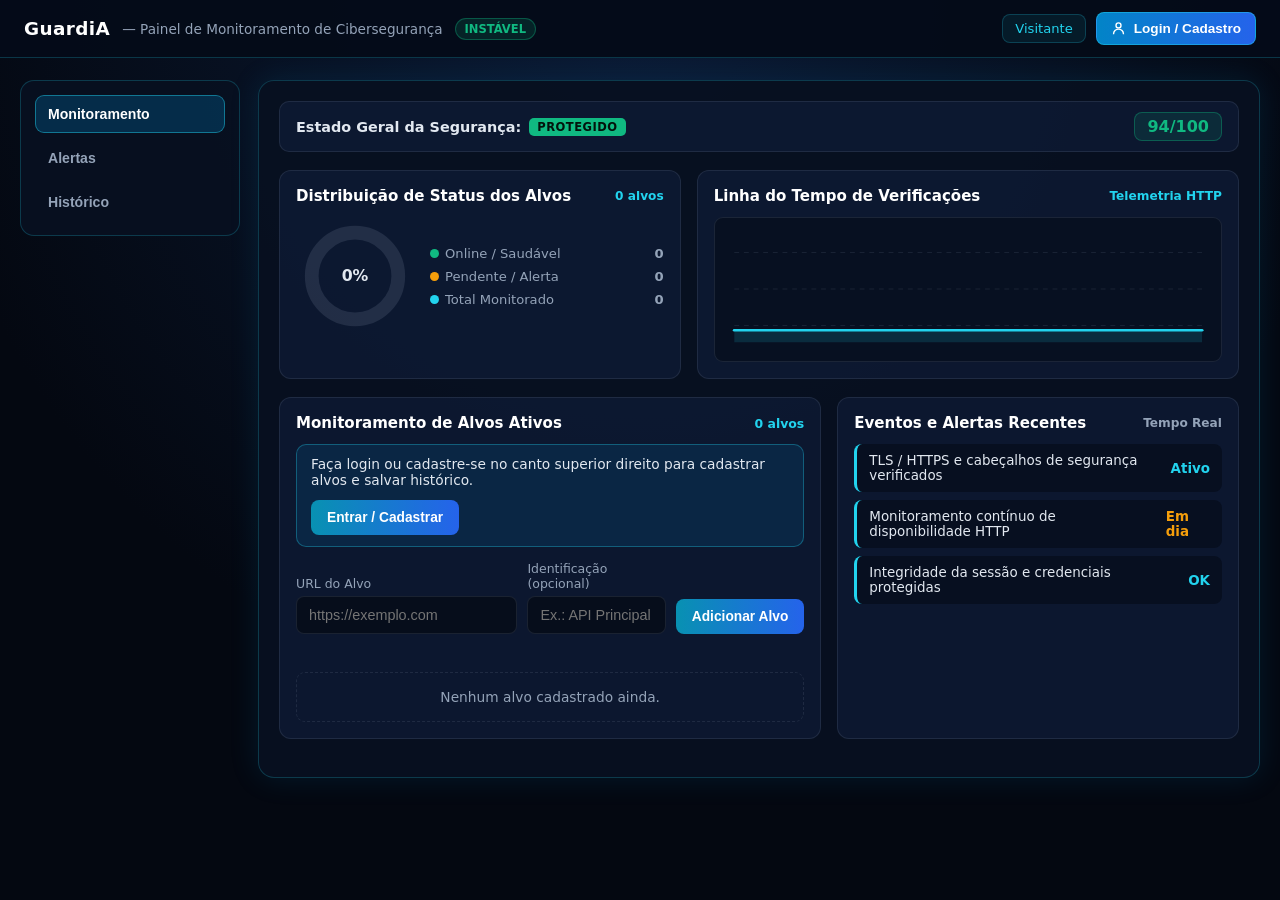
==== commit 314f4ecd: "feat(web): adiciona graficos de status e linha do tempo ao monitoramento" ====
--- a/GuardiA.Web/wwwroot/index.html
+++ b/GuardiA.Web/wwwroot/index.html
@@ -8,8 +8,8 @@
     :root {
       --bg: #040811;
       --bg-grad: radial-gradient(circle at 50% 0%, #0b1b36 0%, #040811 65%);
-      --panel: rgba(8, 16, 32, 0.92);
-      --panel-2: rgba(13, 25, 49, 0.92);
+      --panel: rgba(8, 16, 32, 0.94);
+      --panel-2: rgba(13, 25, 49, 0.94);
       --cyan: #22d3ee;
       --blue: #3b82f6;
       --ok: #10b981;
@@ -37,7 +37,7 @@
       justify-content: space-between;
       gap: 16px;
       padding: 12px 24px;
-      background: rgba(5, 11, 24, 0.95);
+      background: rgba(5, 11, 24, 0.96);
       border-bottom: 1px solid var(--border);
       position: sticky;
       top: 0;
@@ -225,15 +225,22 @@
       border-radius: 8px;
     }
 
+    .charts-grid {
+      display: grid;
+      grid-template-columns: 1fr 1.35fr;
+      gap: 16px;
+      margin-bottom: 18px;
+    }
+
     .grid-2 {
       display: grid;
-      grid-template-columns: 1.2fr 1fr;
+      grid-template-columns: 1.35fr 1fr;
       gap: 16px;
       margin-bottom: 18px;
     }
 
-    @media (max-width: 820px) {
-      .grid-2 { grid-template-columns: 1fr; }
+    @media (max-width: 900px) {
+      .charts-grid, .grid-2 { grid-template-columns: 1fr; }
     }
 
     .box {
@@ -244,13 +251,55 @@
     }
 
     .box-title {
-      font-size: 0.95rem;
+      font-size: 0.94rem;
       font-weight: 700;
       color: #fff;
       margin-bottom: 12px;
       display: flex;
       align-items: center;
       justify-content: space-between;
+      gap: 8px;
+    }
+
+    .donut-wrap {
+      display: flex;
+      align-items: center;
+      gap: 16px;
+      flex-wrap: wrap;
+    }
+
+    .legend-list {
+      display: flex;
+      flex-direction: column;
+      gap: 8px;
+      font-size: 0.82rem;
+      flex: 1;
+      min-width: 140px;
+    }
+
+    .legend-item {
+      display: flex;
+      align-items: center;
+      justify-content: space-between;
+      gap: 8px;
+      color: var(--muted);
+    }
+
+    .legend-dot {
+      width: 9px;
+      height: 9px;
+      border-radius: 50%;
+      display: inline-block;
+      margin-right: 6px;
+    }
+
+    .chart-svg {
+      width: 100%;
+      height: 145px;
+      display: block;
+      background: rgba(6, 13, 27, 0.65);
+      border: 1px solid var(--border-soft);
+      border-radius: 9px;
     }
 
     .notice-bar {
@@ -481,6 +530,53 @@
 
       <!-- Tela Principal: Monitoramento -->
       <section id="viewMonitor">
+        <div class="charts-grid">
+          <div class="box">
+            <div class="box-title">
+              <span>Distribuição de Status dos Alvos</span>
+              <span id="donutSummary" style="font-size:0.76rem;color:var(--cyan);">0 alvos</span>
+            </div>
+            <div class="donut-wrap">
+              <svg width="118" height="118" viewBox="0 0 120 120" aria-label="Gráfico de status dos alvos">
+                <circle cx="60" cy="60" r="44" fill="none" stroke="rgba(148,163,184,0.16)" stroke-width="14"></circle>
+                <circle id="donutOk" cx="60" cy="60" r="44" fill="none" stroke="#10b981" stroke-width="14"
+                  stroke-dasharray="0 276.46" transform="rotate(-90 60 60)"></circle>
+                <circle id="donutWarn" cx="60" cy="60" r="44" fill="none" stroke="#f59e0b" stroke-width="14"
+                  stroke-dasharray="0 276.46" transform="rotate(-90 60 60)"></circle>
+                <text id="donutCenter" x="60" y="65" text-anchor="middle" fill="#e2e8f0" font-size="16" font-weight="800">0%</text>
+              </svg>
+              <div class="legend-list">
+                <div class="legend-item">
+                  <span><i class="legend-dot" style="background:#10b981;"></i>Online / Saudável</span>
+                  <strong id="legOkCount">0</strong>
+                </div>
+                <div class="legend-item">
+                  <span><i class="legend-dot" style="background:#f59e0b;"></i>Pendente / Alerta</span>
+                  <strong id="legWarnCount">0</strong>
+                </div>
+                <div class="legend-item">
+                  <span><i class="legend-dot" style="background:#22d3ee;"></i>Total Monitorado</span>
+                  <strong id="legTotalCount">0</strong>
+                </div>
+              </div>
+            </div>
+          </div>
+
+          <div class="box">
+            <div class="box-title">
+              <span>Linha do Tempo de Verificações</span>
+              <span id="lineLabel" style="font-size:0.76rem;color:var(--cyan);">Telemetria HTTP</span>
+            </div>
+            <svg id="trendSvg" class="chart-svg" viewBox="0 0 420 145" preserveAspectRatio="none" aria-label="Gráfico de linha do tempo de monitoramento">
+              <line x1="16" y1="35" x2="404" y2="35" stroke="rgba(148,163,184,0.12)" stroke-dasharray="4 4"></line>
+              <line x1="16" y1="72" x2="404" y2="72" stroke="rgba(148,163,184,0.12)" stroke-dasharray="4 4"></line>
+              <line x1="16" y1="109" x2="404" y2="109" stroke="rgba(148,163,184,0.12)" stroke-dasharray="4 4"></line>
+              <polygon id="trendArea" points="16,128 404,128" fill="rgba(34,211,238,0.14)"></polygon>
+              <polyline id="trendLine" points="16,128 404,128" fill="none" stroke="#22d3ee" stroke-width="2.5" stroke-linecap="round" stroke-linejoin="round"></polyline>
+            </svg>
+          </div>
+        </div>
+
         <div class="grid-2">
           <div class="box">
             <div class="box-title">
@@ -608,7 +704,8 @@
     const state = {
       sessionKey: localStorage.getItem("guardia_session_key") || "",
       user: JSON.parse(localStorage.getItem("guardia_user") || "null"),
-      targets: []
+      targets: [],
+      pulseCount: 0
     };
 
     function headers() {
@@ -623,6 +720,52 @@
       document.getElementById("authBtnText").textContent = logged ? "Minha Conta" : "Login / Cadastro";
       document.getElementById("logoutBtn").classList.toggle("hidden", !logged);
       document.getElementById("loginNotice").classList.toggle("hidden", logged);
+    }
+
+    function updateCharts() {
+      const total = state.targets.length;
+      const okCount = state.targets.filter(t => {
+        const st = t.lastStatus || t.status || "";
+        return st === "Online" || String(st).includes("200");
+      }).length;
+      const warnCount = Math.max(0, total - okCount);
+
+      const circ = 2 * Math.PI * 44; // ~276.46
+      const okLen = total > 0 ? (okCount / total) * circ : 0;
+      const warnLen = total > 0 ? (warnCount / total) * circ : 0;
+      const pct = total > 0 ? Math.round((okCount / total) * 100) : 0;
+
+      document.getElementById("donutOk").setAttribute("stroke-dasharray", `${okLen} ${circ}`);
+      document.getElementById("donutWarn").setAttribute("stroke-dasharray", `${warnLen} ${circ}`);
+      document.getElementById("donutWarn").setAttribute("stroke-dashoffset", `${-okLen}`);
+      document.getElementById("donutCenter").textContent = total > 0 ? `${pct}%` : "0%";
+      document.getElementById("donutSummary").textContent = `${total} ${total === 1 ? "alvo" : "alvos"}`;
+      document.getElementById("legOkCount").textContent = String(okCount);
+      document.getElementById("legWarnCount").textContent = String(warnCount);
+      document.getElementById("legTotalCount").textContent = String(total);
+
+      const baseSeries = [0.35, 0.55, 0.42, 0.75, 0.62, 0.85, 0.72, 0.90];
+      const shift = (state.pulseCount + total) % baseSeries.length;
+      const points = [];
+      const xStart = 16;
+      const xEnd = 404;
+      const yTop = 24;
+      const yBottom = 126;
+
+      for (let i = 0; i < baseSeries.length; i++) {
+        const val = total === 0 && state.pulseCount === 0
+          ? 0.12
+          : baseSeries[(i + shift) % baseSeries.length];
+        const x = xStart + (i * (xEnd - xStart)) / (baseSeries.length - 1);
+        const y = yBottom - val * (yBottom - yTop);
+        points.push(`${x.toFixed(1)},${y.toFixed(1)}`);
+      }
+
+      document.getElementById("trendLine").setAttribute("points", points.join(" "));
+      document.getElementById("trendArea").setAttribute(
+        "points",
+        `${xStart},${yBottom} ${points.join(" ")} ${xEnd},${yBottom}`
+      );
     }
 
     function switchView(view) {
@@ -726,6 +869,7 @@
       state.sessionKey = "";
       state.user = null;
       state.targets = [];
+      state.pulseCount = 0;
       localStorage.removeItem("guardia_session_key");
       localStorage.removeItem("guardia_user");
       updateAuthBar();
@@ -736,6 +880,7 @@
     function renderTargets() {
       const box = document.getElementById("targetsContainer");
       document.getElementById("targetCount").textContent = `${state.targets.length} ${state.targets.length === 1 ? "alvo" : "alvos"}`;
+      updateCharts();
 
       if (!state.targets.length) {
         box.innerHTML = '<p class="empty-msg">Nenhum alvo cadastrado ainda.</p>';
@@ -802,6 +947,7 @@
         const d = await r.json().catch(() => ({}));
         if (!r.ok) throw new Error(d.message || d.error || "Erro ao adicionar alvo.");
 
+        state.pulseCount += 1;
         document.getElementById("targetUrl").value = "";
         document.getElementById("targetLabel").value = "";
         fb.textContent = "Alvo adicionado com sucesso.";
@@ -816,6 +962,7 @@
 
     async function checkTarget(id) {
       if (!state.sessionKey || !id) return;
+      state.pulseCount += 1;
       await fetch(`/api/v1/monitors/${encodeURIComponent(id)}/check`, { method: "POST", headers: headers() }).catch(() => {});
       await loadTargets();
       await loadHistory();
@@ -823,6 +970,7 @@
 
     async function removeTarget(id) {
       if (!state.sessionKey || !id) return;
+      state.pulseCount += 1;
       await fetch(`/api/v1/monitors/${encodeURIComponent(id)}`, { method: "DELETE", headers: headers() }).catch(() => {});
       await loadTargets();
     }
@@ -877,6 +1025,7 @@
     }
 
     updateAuthBar();
+    updateCharts();
     pingHealth();
     if (state.sessionKey) loadTargets();
   </script>
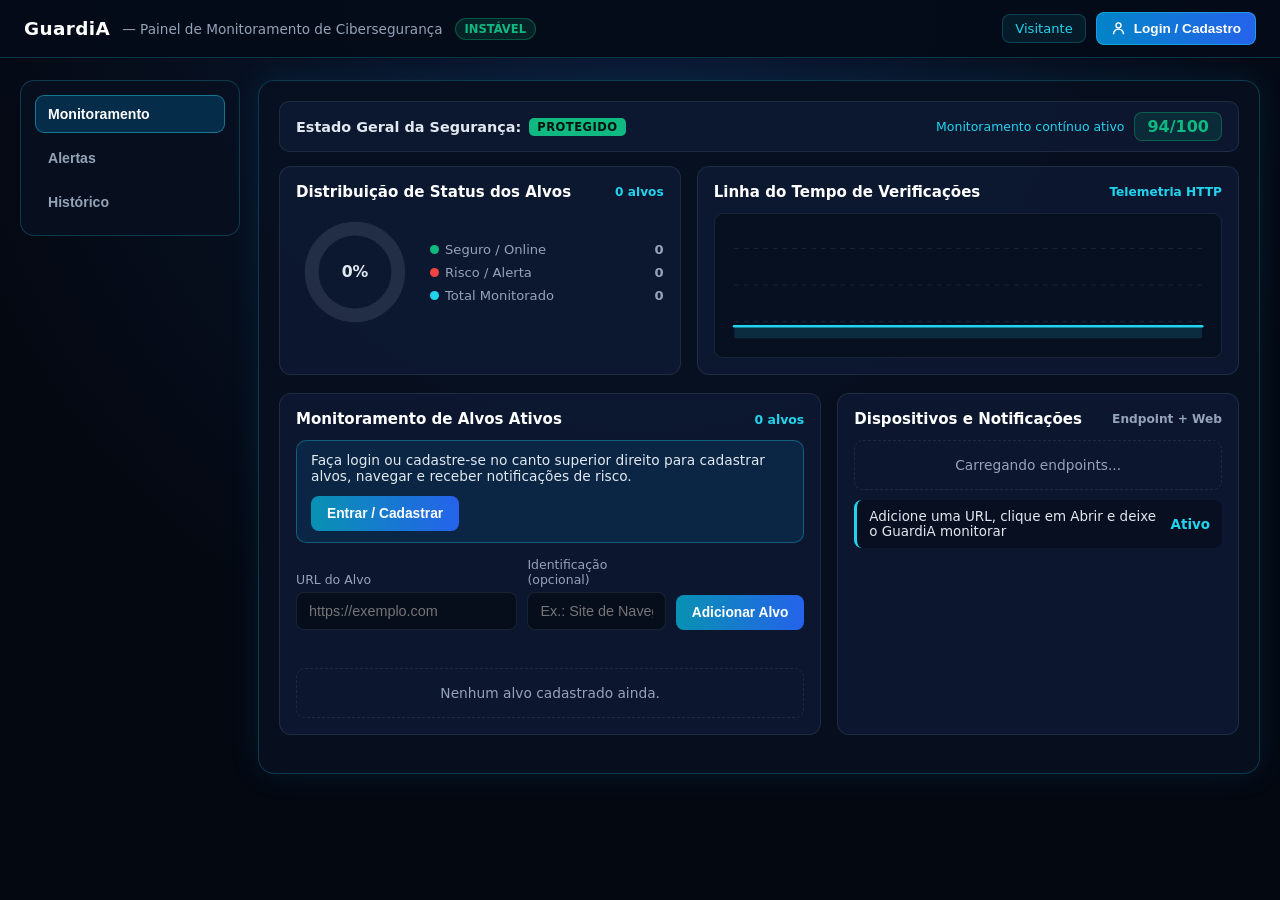
==== commit cd8c051b: "feat(web): adiciona navegacao monitorada, alertas de risco e endpoints no painel" ====
--- a/GuardiA.Web/wwwroot/index.html
+++ b/GuardiA.Web/wwwroot/index.html
@@ -118,6 +118,10 @@
       font-size: 0.82rem;
       font-weight: 600;
       cursor: pointer;
+      text-decoration: none;
+      display: inline-flex;
+      align-items: center;
+      gap: 4px;
     }
 
     .btn-outline:hover {
@@ -163,6 +167,9 @@
       font-weight: 600;
       cursor: pointer;
       white-space: nowrap;
+      display: flex;
+      align-items: center;
+      justify-content: space-between;
     }
 
     .side-btn:hover {
@@ -174,6 +181,15 @@
       color: #fff;
       background: rgba(2, 132, 199, 0.25);
       border-color: rgba(34, 211, 238, 0.45);
+    }
+
+    .alert-badge-count {
+      background: var(--err);
+      color: #fff;
+      font-size: 0.72rem;
+      font-weight: 800;
+      padding: 1px 7px;
+      border-radius: 999px;
     }
 
     .soc-frame {
@@ -194,7 +210,7 @@
       border: 1px solid var(--border-soft);
       border-radius: 10px;
       padding: 10px 16px;
-      margin-bottom: 18px;
+      margin-bottom: 14px;
     }
 
     .state-label {
@@ -215,6 +231,11 @@
       letter-spacing: 0.5px;
     }
 
+    .state-badge.risk {
+      background: var(--err);
+      color: #fff;
+    }
+
     .score-box {
       font-size: 1rem;
       font-weight: 800;
@@ -223,6 +244,21 @@
       border: 1px solid rgba(16, 185, 129, 0.35);
       padding: 4px 12px;
       border-radius: 8px;
+    }
+
+    .risk-banner {
+      display: flex;
+      align-items: center;
+      justify-content: space-between;
+      gap: 12px;
+      flex-wrap: wrap;
+      background: rgba(239, 68, 68, 0.14);
+      border: 1px solid rgba(239, 68, 68, 0.45);
+      color: #fecaca;
+      border-radius: 10px;
+      padding: 12px 16px;
+      margin-bottom: 16px;
+      font-size: 0.88rem;
     }
 
     .charts-grid {
@@ -376,9 +412,15 @@
       margin-top: 10px;
     }
 
+    .target-row.risk-row {
+      border-color: rgba(239, 68, 68, 0.55);
+      background: rgba(69, 10, 10, 0.35);
+    }
+
     .target-info { display: flex; flex-direction: column; gap: 3px; }
     .target-name { font-weight: 700; font-size: 0.92rem; }
     .target-url { font-size: 0.8rem; color: var(--muted); word-break: break-all; }
+    .target-risk { font-size: 0.78rem; color: #fca5a5; font-weight: 600; }
 
     .tag-ok {
       color: var(--ok);
@@ -400,6 +442,16 @@
       border: 1px solid rgba(245, 158, 11, 0.35);
     }
 
+    .tag-err {
+      color: #fca5a5;
+      font-size: 0.78rem;
+      font-weight: 700;
+      padding: 3px 9px;
+      border-radius: 999px;
+      background: rgba(239, 68, 68, 0.2);
+      border: 1px solid rgba(239, 68, 68, 0.45);
+    }
+
     .empty-msg {
       color: var(--muted);
       font-size: 0.86rem;
@@ -423,13 +475,18 @@
       font-size: 0.84rem;
     }
 
-    .sev-high { color: var(--err); font-weight: 700; }
+    .alert-item.danger {
+      border-left-color: var(--err);
+      background: rgba(69, 10, 10, 0.35);
+    }
+
+    .sev-high { color: #fca5a5; font-weight: 700; }
     .sev-med { color: var(--warn); font-weight: 700; }
     .sev-low { color: var(--cyan); font-weight: 700; }
 
     .feedback { margin-top: 10px; font-size: 0.84rem; min-height: 18px; }
     .feedback.ok { color: var(--ok); }
-    .feedback.err { color: var(--err); }
+    .feedback.err { color: #fca5a5; }
 
     /* Modal Login / Cadastro */
     .modal-bg {
@@ -514,18 +571,33 @@
 
   <div class="shell">
     <aside class="sidebar">
-      <button id="navMonitor" class="side-btn active" type="button" onclick="switchView('monitor')">Monitoramento</button>
-      <button id="navAlerts" class="side-btn" type="button" onclick="switchView('alerts')">Alertas</button>
-      <button id="navHistory" class="side-btn" type="button" onclick="switchView('history')">Histórico</button>
+      <button id="navMonitor" class="side-btn active" type="button" onclick="switchView('monitor')">
+        <span>Monitoramento</span>
+      </button>
+      <button id="navAlerts" class="side-btn" type="button" onclick="switchView('alerts')">
+        <span>Alertas</span>
+        <span id="alertCountBadge" class="alert-badge-count hidden">0</span>
+      </button>
+      <button id="navHistory" class="side-btn" type="button" onclick="switchView('history')">
+        <span>Histórico</span>
+      </button>
     </aside>
 
     <main class="soc-frame">
       <div class="status-strip">
         <div class="state-label">
           <span>Estado Geral da Segurança:</span>
-          <span class="state-badge">PROTEGIDO</span>
+          <span id="securityStateBadge" class="state-badge">PROTEGIDO</span>
         </div>
-        <div id="scoreDisplay" class="score-box">94/100</div>
+        <div style="display:flex;align-items:center;gap:10px;">
+          <span id="autoMonitorLabel" style="font-size:0.78rem;color:var(--cyan);">Monitoramento contínuo ativo</span>
+          <div id="scoreDisplay" class="score-box">94/100</div>
+        </div>
+      </div>
+
+      <div id="riskNotificationBanner" class="risk-banner hidden">
+        <span id="riskNotificationText">⚠️ Risco detectado em um alvo monitorado.</span>
+        <button class="btn-outline" type="button" onclick="switchView('alerts')">Ver Alertas</button>
       </div>
 
       <!-- Tela Principal: Monitoramento -->
@@ -541,17 +613,17 @@
                 <circle cx="60" cy="60" r="44" fill="none" stroke="rgba(148,163,184,0.16)" stroke-width="14"></circle>
                 <circle id="donutOk" cx="60" cy="60" r="44" fill="none" stroke="#10b981" stroke-width="14"
                   stroke-dasharray="0 276.46" transform="rotate(-90 60 60)"></circle>
-                <circle id="donutWarn" cx="60" cy="60" r="44" fill="none" stroke="#f59e0b" stroke-width="14"
+                <circle id="donutWarn" cx="60" cy="60" r="44" fill="none" stroke="#ef4444" stroke-width="14"
                   stroke-dasharray="0 276.46" transform="rotate(-90 60 60)"></circle>
                 <text id="donutCenter" x="60" y="65" text-anchor="middle" fill="#e2e8f0" font-size="16" font-weight="800">0%</text>
               </svg>
               <div class="legend-list">
                 <div class="legend-item">
-                  <span><i class="legend-dot" style="background:#10b981;"></i>Online / Saudável</span>
+                  <span><i class="legend-dot" style="background:#10b981;"></i>Seguro / Online</span>
                   <strong id="legOkCount">0</strong>
                 </div>
                 <div class="legend-item">
-                  <span><i class="legend-dot" style="background:#f59e0b;"></i>Pendente / Alerta</span>
+                  <span><i class="legend-dot" style="background:#ef4444;"></i>Risco / Alerta</span>
                   <strong id="legWarnCount">0</strong>
                 </div>
                 <div class="legend-item">
@@ -585,7 +657,7 @@
             </div>
 
             <div id="loginNotice" class="notice-bar">
-              <span>Faça login ou cadastre-se no canto superior direito para cadastrar alvos e salvar histórico.</span>
+              <span>Faça login ou cadastre-se no canto superior direito para cadastrar alvos, navegar e receber notificações de risco.</span>
               <button class="btn-cyan" type="button" onclick="openAuth('login')">Entrar / Cadastrar</button>
             </div>
 
@@ -596,7 +668,7 @@
               </div>
               <div>
                 <label for="targetLabel">Identificação (opcional)</label>
-                <input id="targetLabel" type="text" placeholder="Ex.: API Principal" />
+                <input id="targetLabel" type="text" placeholder="Ex.: Site de Navegação" />
               </div>
               <button class="btn-cyan" type="submit">Adicionar Alvo</button>
             </form>
@@ -609,20 +681,17 @@
 
           <div class="box">
             <div class="box-title">
-              <span>Eventos e Alertas Recentes</span>
-              <span style="font-size:0.76rem;color:var(--muted);">Tempo Real</span>
+              <span>Dispositivos e Notificações</span>
+              <span style="font-size:0.76rem;color:var(--muted);">Endpoint + Web</span>
             </div>
-            <div class="alert-item">
-              <span>TLS / HTTPS e cabeçalhos de segurança verificados</span>
-              <span class="sev-low">Ativo</span>
+            <div id="devicesContainer">
+              <p class="empty-msg">Carregando endpoints...</p>
             </div>
-            <div class="alert-item">
-              <span>Monitoramento contínuo de disponibilidade HTTP</span>
-              <span class="sev-med">Em dia</span>
-            </div>
-            <div class="alert-item">
-              <span>Integridade da sessão e credenciais protegidas</span>
-              <span class="sev-low">OK</span>
+            <div id="recentAlertsContainer" style="margin-top:10px;">
+              <div class="alert-item">
+                <span>Adicione uma URL, clique em Abrir e deixe o GuardiA monitorar</span>
+                <span class="sev-low">Ativo</span>
+              </div>
             </div>
           </div>
         </div>
@@ -631,14 +700,12 @@
       <!-- Aba Alertas -->
       <section id="viewAlerts" class="hidden">
         <div class="box">
-          <div class="box-title"><span>Alertas de Segurança</span></div>
-          <div class="alert-item">
-            <span>Verificação de endpoints críticos e certificados ativa</span>
-            <span class="sev-low">Baixo</span>
-          </div>
-          <div class="alert-item">
-            <span>Adicione URLs na aba Monitoramento para acompanhar respostas HTTP</span>
-            <span class="sev-med">Info</span>
+          <div class="box-title"><span>Notificações de Risco e Segurança</span></div>
+          <div id="alertsListContainer">
+            <div class="alert-item">
+              <span>Nenhum risco crítico detectado nos alvos verificados até o momento.</span>
+              <span class="sev-low">Protegido</span>
+            </div>
           </div>
         </div>
       </section>
@@ -705,7 +772,9 @@
       sessionKey: localStorage.getItem("guardia_session_key") || "",
       user: JSON.parse(localStorage.getItem("guardia_user") || "null"),
       targets: [],
-      pulseCount: 0
+      devices: [],
+      pulseCount: 0,
+      notifiedRisks: new Set()
     };
 
     function headers() {
@@ -722,26 +791,134 @@
       document.getElementById("loginNotice").classList.toggle("hidden", logged);
     }
 
+    function playAlertBeep() {
+      try {
+        const AudioCtx = window.AudioContext || window.webkitAudioContext;
+        if (!AudioCtx) return;
+        const ctx = new AudioCtx();
+        const osc = ctx.createOscillator();
+        const gain = ctx.createGain();
+        osc.type = "triangle";
+        osc.frequency.value = 740;
+        gain.gain.value = 0.06;
+        osc.connect(gain);
+        gain.connect(ctx.destination);
+        osc.start();
+        setTimeout(() => { osc.stop(); ctx.close(); }, 220);
+      } catch {}
+    }
+
+    function notifyUserOfRisk(target, reason) {
+      const key = `${target.id || target.url}:${reason}`;
+      if (!state.notifiedRisks.has(key)) {
+        state.notifiedRisks.add(key);
+        playAlertBeep();
+        if ("Notification" in window && Notification.permission === "granted") {
+          try {
+            new Notification("GuardiA — Alerta de Risco", {
+              body: `${target.label || target.url}: ${reason}`
+            });
+          } catch {}
+        }
+      }
+    }
+
+    function renderAlertsAndRisk() {
+      const riskyTargets = state.targets.filter(t => Boolean(t.hasRisk || t.HasRisk));
+      const badge = document.getElementById("alertCountBadge");
+      const banner = document.getElementById("riskNotificationBanner");
+      const stateBadge = document.getElementById("securityStateBadge");
+      const scoreEl = document.getElementById("scoreDisplay");
+
+      if (riskyTargets.length > 0) {
+        badge.textContent = String(riskyTargets.length);
+        badge.classList.remove("hidden");
+        banner.classList.remove("hidden");
+        const first = riskyTargets[0];
+        const reason = first.riskSummary || first.RiskSummary || "Risco identificado na verificação do alvo.";
+        document.getElementById("riskNotificationText").textContent =
+          `⚠️ Alerta de Risco (${riskyTargets.length}): ${first.label || first.url} — ${reason}`;
+
+        stateBadge.textContent = "RISCO DETECTADO";
+        stateBadge.classList.add("risk");
+        const score = Math.max(25, 94 - riskyTargets.length * 18);
+        scoreEl.textContent = `${score}/100`;
+        scoreEl.style.color = "#fca5a5";
+
+        riskyTargets.forEach(t => notifyUserOfRisk(t, t.riskSummary || t.RiskSummary || "Risco detectado"));
+      } else {
+        badge.classList.add("hidden");
+        banner.classList.add("hidden");
+        stateBadge.textContent = "PROTEGIDO";
+        stateBadge.classList.remove("risk");
+        scoreEl.textContent = "94/100";
+        scoreEl.style.color = "var(--ok)";
+      }
+
+      const alertsHtml = riskyTargets.length
+        ? riskyTargets.map(t => `
+            <div class="alert-item danger">
+              <div>
+                <strong>${esc(t.label || "Alvo")}</strong> — ${esc(t.riskSummary || t.RiskSummary || "Risco detectado")}
+                <div class="target-url">${esc(t.url || "")}</div>
+              </div>
+              <span class="sev-high">Risco</span>
+            </div>
+          `).join("")
+        : `<div class="alert-item">
+             <span>Nenhum risco detectado nos alvos monitorados.</span>
+             <span class="sev-low">Protegido</span>
+           </div>`;
+
+      document.getElementById("recentAlertsContainer").innerHTML = alertsHtml;
+      document.getElementById("alertsListContainer").innerHTML = alertsHtml;
+    }
+
+    function renderDevices() {
+      const box = document.getElementById("devicesContainer");
+      if (!state.devices.length) {
+        box.innerHTML = '<p class="empty-msg">Nenhum agente de endpoint conectado no momento.</p>';
+        return;
+      }
+      box.innerHTML = state.devices.map(d => `
+        <div class="target-row">
+          <div class="target-info">
+            <span class="target-name">${esc(d.hostname || d.deviceId || "Endpoint")} (${esc(d.os || "OS")})</span>
+            <span class="target-url">ID: ${esc(d.deviceId || "")} — Último sinal: ${esc(d.lastSeenUtc || "")}</span>
+          </div>
+          <span class="tag-ok">${esc(d.status || "Online")}</span>
+        </div>
+      `).join("");
+    }
+
+    async function loadDevices() {
+      try {
+        const r = await fetch("/api/v1/agent/devices");
+        if (r.ok) {
+          const d = await r.json();
+          state.devices = Array.isArray(d) ? d : (d.value || d.items || []);
+          renderDevices();
+        }
+      } catch {}
+    }
+
     function updateCharts() {
       const total = state.targets.length;
-      const okCount = state.targets.filter(t => {
-        const st = t.lastStatus || t.status || "";
-        return st === "Online" || String(st).includes("200");
-      }).length;
-      const warnCount = Math.max(0, total - okCount);
-
-      const circ = 2 * Math.PI * 44; // ~276.46
-      const okLen = total > 0 ? (okCount / total) * circ : 0;
-      const warnLen = total > 0 ? (warnCount / total) * circ : 0;
-      const pct = total > 0 ? Math.round((okCount / total) * 100) : 0;
+      const riskyCount = state.targets.filter(t => Boolean(t.hasRisk || t.HasRisk)).length;
+      const safeCount = Math.max(0, total - riskyCount);
+
+      const circ = 2 * Math.PI * 44;
+      const okLen = total > 0 ? (safeCount / total) * circ : 0;
+      const warnLen = total > 0 ? (riskyCount / total) * circ : 0;
+      const pct = total > 0 ? Math.round((safeCount / total) * 100) : 0;
 
       document.getElementById("donutOk").setAttribute("stroke-dasharray", `${okLen} ${circ}`);
       document.getElementById("donutWarn").setAttribute("stroke-dasharray", `${warnLen} ${circ}`);
       document.getElementById("donutWarn").setAttribute("stroke-dashoffset", `${-okLen}`);
       document.getElementById("donutCenter").textContent = total > 0 ? `${pct}%` : "0%";
       document.getElementById("donutSummary").textContent = `${total} ${total === 1 ? "alvo" : "alvos"}`;
-      document.getElementById("legOkCount").textContent = String(okCount);
-      document.getElementById("legWarnCount").textContent = String(warnCount);
+      document.getElementById("legOkCount").textContent = String(safeCount);
+      document.getElementById("legWarnCount").textContent = String(riskyCount);
       document.getElementById("legTotalCount").textContent = String(total);
 
       const baseSeries = [0.35, 0.55, 0.42, 0.75, 0.62, 0.85, 0.72, 0.90];
@@ -778,6 +955,7 @@
       document.getElementById("navHistory").classList.toggle("active", view === "history");
 
       if (view === "history") loadHistory();
+      if (view === "alerts") renderAlertsAndRisk();
     }
 
     function openAuth(tab = "login") {
@@ -825,6 +1003,10 @@
         state.user = d.user || { email: document.getElementById("loginEmail").value.trim() };
         localStorage.setItem("guardia_session_key", state.sessionKey);
         localStorage.setItem("guardia_user", JSON.stringify(state.user));
+
+        if ("Notification" in window && Notification.permission === "default") {
+          Notification.requestPermission().catch(() => {});
+        }
 
         updateAuthBar();
         closeAuth();
@@ -881,6 +1063,7 @@
       const box = document.getElementById("targetsContainer");
       document.getElementById("targetCount").textContent = `${state.targets.length} ${state.targets.length === 1 ? "alvo" : "alvos"}`;
       updateCharts();
+      renderAlertsAndRisk();
 
       if (!state.targets.length) {
         box.innerHTML = '<p class="empty-msg">Nenhum alvo cadastrado ainda.</p>';
@@ -888,22 +1071,36 @@
       }
 
       box.innerHTML = state.targets.map(t => {
-        const st = t.lastStatus || t.status || "Pendente";
-        const ok = st === "Online" || String(st).includes("200");
+        const id = t.id || t.Id || "";
+        const st = t.lastStatus || t.LastStatus || t.status || "Pendente";
+        const hasRisk = Boolean(t.hasRisk || t.HasRisk);
+        const riskText = t.riskSummary || t.RiskSummary || "";
+        const lat = (t.lastLatencyMs ?? t.LastLatencyMs);
+        const latText = lat !== null && lat !== undefined ? ` • ${lat} ms` : "";
+        const tagClass = hasRisk ? "tag-err" : (st.includes("Online") || String(st).includes("200") ? "tag-ok" : "tag-warn");
+
         return `
-          <div class="target-row">
+          <div class="target-row ${hasRisk ? "risk-row" : ""}">
             <div class="target-info">
-              <span class="target-name">${esc(t.label || t.name || "Alvo")}</span>
-              <span class="target-url">${esc(t.url || "")}</span>
+              <span class="target-name">${esc(t.label || t.Label || "Alvo")}</span>
+              <span class="target-url">${esc(t.url || t.Url || "")}${esc(latText)}</span>
+              ${hasRisk ? `<span class="target-risk">⚠️ ${esc(riskText)}</span>` : ""}
             </div>
             <div style="display:flex;align-items:center;gap:8px;flex-wrap:wrap;">
-              <span class="${ok ? "tag-ok" : "tag-warn"}">${esc(st)}</span>
-              <button class="btn-outline" type="button" onclick="checkTarget('${escAttr(t.id || "")}')">Verificar</button>
-              <button class="btn-outline" type="button" onclick="removeTarget('${escAttr(t.id || "")}')">Remover</button>
+              <span class="${tagClass}">${esc(st)}</span>
+              <a class="btn-outline" href="${escAttr(t.url || t.Url || "#")}" target="_blank" rel="noopener noreferrer" onclick="openAndCheck('${escAttr(id)}')">Abrir</a>
+              <button class="btn-outline" type="button" onclick="checkTarget('${escAttr(id)}', this)">Verificar</button>
+              <button class="btn-outline" type="button" onclick="removeTarget('${escAttr(id)}', this)">Remover</button>
             </div>
           </div>
         `;
       }).join("");
+    }
+
+    function openAndCheck(id) {
+      if (id && state.sessionKey) {
+        setTimeout(() => checkTarget(id, null), 1200);
+      }
     }
 
     async function loadTargets() {
@@ -933,7 +1130,7 @@
         return;
       }
 
-      fb.textContent = "Adicionando...";
+      fb.textContent = "Adicionando e verificando alvo...";
       fb.className = "feedback";
       try {
         const r = await fetch("/api/v1/monitors", {
@@ -952,7 +1149,12 @@
         document.getElementById("targetLabel").value = "";
         fb.textContent = "Alvo adicionado com sucesso.";
         fb.className = "feedback ok";
+
         await loadTargets();
+        const createdId = d.id || d.Id;
+        if (createdId) {
+          await checkTarget(createdId, null);
+        }
         await loadHistory();
       } catch (err) {
         fb.textContent = err.message;
@@ -960,19 +1162,117 @@
       }
     }
 
-    async function checkTarget(id) {
-      if (!state.sessionKey || !id) return;
-      state.pulseCount += 1;
-      await fetch(`/api/v1/monitors/${encodeURIComponent(id)}/check`, { method: "POST", headers: headers() }).catch(() => {});
-      await loadTargets();
-      await loadHistory();
-    }
-
-    async function removeTarget(id) {
-      if (!state.sessionKey || !id) return;
-      state.pulseCount += 1;
-      await fetch(`/api/v1/monitors/${encodeURIComponent(id)}`, { method: "DELETE", headers: headers() }).catch(() => {});
-      await loadTargets();
+    async function checkTarget(id, btnEl, silent = false) {
+      const fb = document.getElementById("targetFeedback");
+      if (!id) return;
+
+      if (!state.sessionKey) {
+        if (!silent) {
+          fb.textContent = "Entre na sua conta para verificar os alvos.";
+          fb.className = "feedback err";
+          openAuth("login");
+        }
+        return;
+      }
+
+      const originalText = btnEl ? btnEl.textContent : "Verificar";
+      if (btnEl) {
+        btnEl.disabled = true;
+        btnEl.textContent = "Verificando...";
+      }
+      if (!silent) {
+        fb.textContent = "Executando verificação do alvo...";
+        fb.className = "feedback";
+      }
+
+      try {
+        const encId = encodeURIComponent(id);
+        let res = await fetch(`/api/v1/monitors/${encId}/check`, {
+          method: "POST",
+          headers: headers()
+        });
+
+        if (res.status === 404 || res.status === 405) {
+          res = await fetch(`/api/v1/monitors/${encId}/verify`, {
+            method: "POST",
+            headers: headers()
+          });
+        }
+
+        const data = await res.json().catch(() => ({}));
+        if (!res.ok) {
+          throw new Error(data.message || data.error || `Falha na verificação (HTTP ${res.status}).`);
+        }
+
+        state.pulseCount += 1;
+        if (!silent) {
+          if (data.hasRisk) {
+            fb.textContent = `⚠️ Risco detectado: ${data.riskSummary || data.status}`;
+            fb.className = "feedback err";
+          } else {
+            fb.textContent = `Verificação concluída: ${data.status || "Online"} (${data.latencyMs ?? 0} ms).`;
+            fb.className = "feedback ok";
+          }
+        }
+
+        await loadTargets();
+        if (!silent) await loadHistory();
+      } catch (err) {
+        if (!silent) {
+          fb.textContent = err.message || "Não foi possível verificar o alvo.";
+          fb.className = "feedback err";
+        }
+      } finally {
+        if (btnEl) {
+          btnEl.disabled = false;
+          btnEl.textContent = originalText;
+        }
+      }
+    }
+
+    async function removeTarget(id, btnEl) {
+      const fb = document.getElementById("targetFeedback");
+      if (!id) return;
+
+      if (!state.sessionKey) {
+        fb.textContent = "Entre na sua conta para remover alvos.";
+        fb.className = "feedback err";
+        openAuth("login");
+        return;
+      }
+
+      const originalText = btnEl ? btnEl.textContent : "Remover";
+      if (btnEl) {
+        btnEl.disabled = true;
+        btnEl.textContent = "Removendo...";
+      }
+      fb.textContent = "Removendo alvo...";
+      fb.className = "feedback";
+
+      try {
+        const res = await fetch(`/api/v1/monitors/${encodeURIComponent(id)}`, {
+          method: "DELETE",
+          headers: headers()
+        });
+
+        const data = await res.json().catch(() => ({}));
+        if (!res.ok) {
+          throw new Error(data.message || data.error || `Falha ao remover alvo (HTTP ${res.status}).`);
+        }
+
+        state.pulseCount += 1;
+        fb.textContent = "Alvo removido com sucesso.";
+        fb.className = "feedback ok";
+        await loadTargets();
+      } catch (err) {
+        fb.textContent = err.message || "Não foi possível remover o alvo.";
+        fb.className = "feedback err";
+      } finally {
+        if (btnEl) {
+          btnEl.disabled = false;
+          btnEl.textContent = originalText;
+        }
+      }
     }
 
     async function loadHistory() {
@@ -994,16 +1294,28 @@
           return;
         }
         box.innerHTML = items.map(h => `
-          <div class="target-row">
+          <div class="target-row ${h.hasRisk ? "risk-row" : ""}">
             <div class="target-info">
               <span class="target-name">${esc(h.label || h.url || "Verificação")}</span>
-              <span class="target-url">${esc(h.url || "")} — ${esc(h.status || "")}</span>
+              <span class="target-url">${esc(h.url || "")} — ${esc(h.status || "")} (${esc(String(h.latencyMs ?? 0))} ms)</span>
+              ${h.hasRisk ? `<span class="target-risk">⚠️ ${esc(h.riskSummary || "Risco detectado")}</span>` : ""}
             </div>
-            <span class="target-url">${esc(h.checkedAt || h.timestamp || "")}</span>
+            <span class="target-url">${esc(h.checkedAtUtc || h.checkedAt || "")}</span>
           </div>
         `).join("");
       } catch {
         box.innerHTML = '<p class="empty-msg">Não foi possível carregar o histórico.</p>';
+      }
+    }
+
+    async function runContinuousMonitorCycle() {
+      await loadDevices();
+      if (!state.sessionKey || !state.targets.length) return;
+      for (const t of state.targets) {
+        const id = t.id || t.Id;
+        if (id) {
+          await checkTarget(id, null, true);
+        }
       }
     }
 
@@ -1018,7 +1330,7 @@
     }
 
     function esc(s) {
-      return String(s).replace(/&/g, "&amp;").replace(/</g, "&lt;").replace(/>/g, "&gt;").replace(/"/g, "&quot;");
+      return String(s ?? "").replace(/&/g, "&amp;").replace(/</g, "&lt;").replace(/>/g, "&gt;").replace(/"/g, "&quot;");
     }
     function escAttr(s) {
       return esc(s).replace(/'/g, "&#39;");
@@ -1027,7 +1339,10 @@
     updateAuthBar();
     updateCharts();
     pingHealth();
+    loadDevices();
     if (state.sessionKey) loadTargets();
+
+    setInterval(runContinuousMonitorCycle, 30000);
   </script>
 </body>
 </html>
